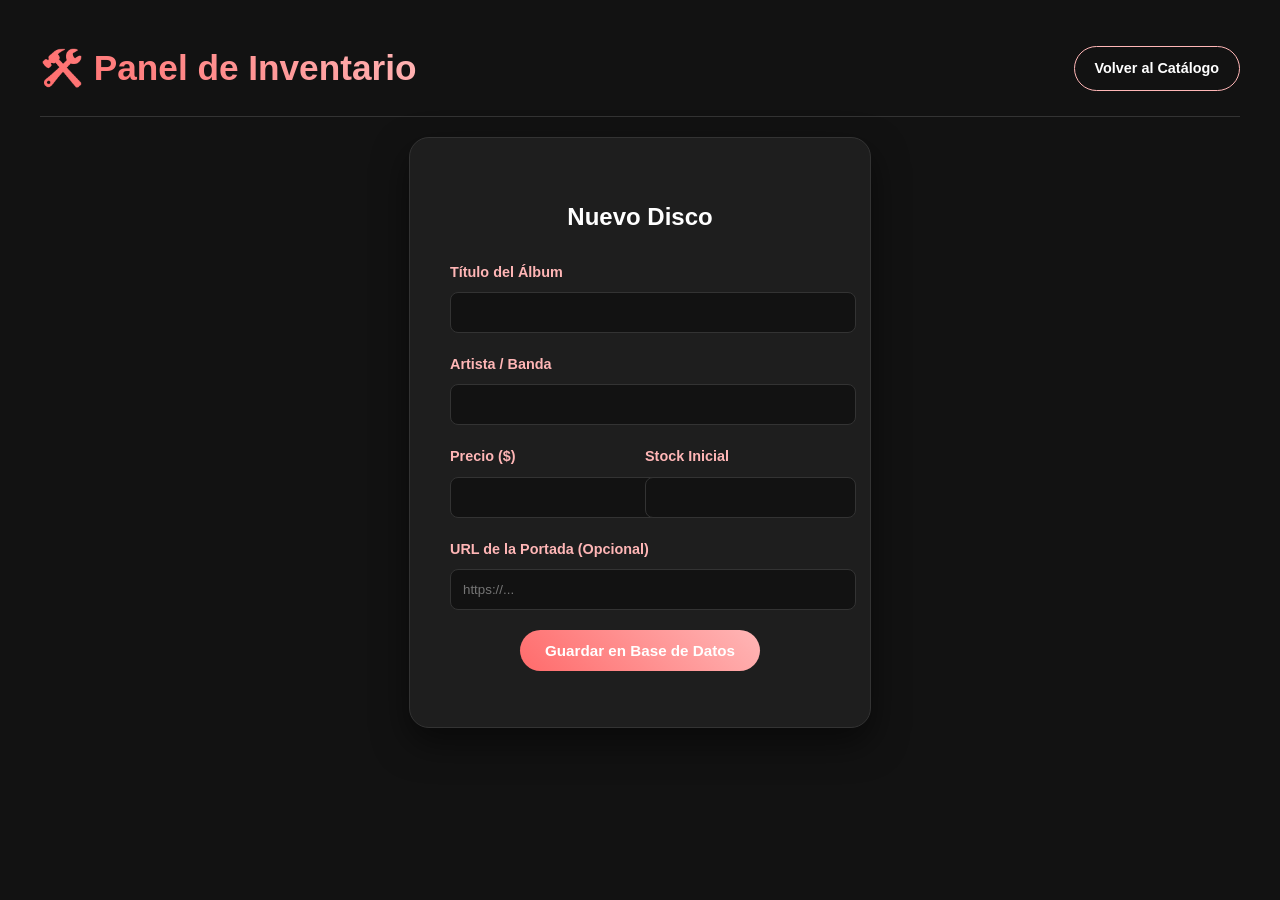
==== admin.html @ f36624db "Add files via upload" ====
<!DOCTYPE html>
<html lang="es">
<head>
    <meta charset="UTF-8">
    <title>Admin - Agregar Discos</title>
    <link rel="stylesheet" href="style.css">
</head>
<body>
    <header>
        <div class="header-content">
            <h1>🛠️ Panel de Inventario</h1>
            <a href="index.html" class="btn-secundario">Volver al Catálogo</a>
        </div>
    </header>

    <div class="login-container">
        <form id="form-disco" class="auth-form" style="width: 400px;">
            <h2>Nuevo Disco</h2>
            
            <div class="input-group">
                <label>Título del Álbum</label>
                <input type="text" id="titulo" required>
            </div>
            
            <div class="input-group">
                <label>Artista / Banda</label>
                <input type="text" id="artista" required>
            </div>

            <div style="display: flex; gap: 10px;">
                <div class="input-group">
                    <label>Precio ($)</label>
                    <input type="number" id="precio" step="0.01" required>
                </div>
                <div class="input-group">
                    <label>Stock Inicial</label>
                    <input type="number" id="stock" required>
                </div>
            </div>

            <div class="input-group">
                <label>URL de la Portada (Opcional)</label>
                <input type="url" id="imagen_url" placeholder="https://...">
            </div>

            <button type="submit">Guardar en Base de Datos</button>
            <p id="mensaje-admin" class="error"></p>
        </form>
    </div>

    <script src="admin.js"></script>
</body>
</html>
---- style.css ----
/* --- 1. CONFIGURACIÓN Y VARIABLES --- */
:root {
    --bg-color: #121212;
    --card-bg: #1e1e1e;
    --text-color: #ffffff;
    --text-muted: #b3b3b3;
    
    /* El Degradado Rojo-Rosa Pastel solicitado */
    --accent-gradient: linear-gradient(45deg, #ff6b6b, #ffb6b6);
    --accent-solid: #ff6b6b;
    --accent-soft: #ffb6b6;
}

body {
    font-family: 'Segoe UI', Roboto, Helvetica, Arial, sans-serif;
    background-color: var(--bg-color);
    color: var(--text-color);
    margin: 0;
    padding: 20px;
    line-height: 1.6;
}

/* --- 2. HEADER ESTRUCTURADO (Auth a la izquierda) --- */
.header-content {
    display: flex;
    justify-content: space-between; /* Manda el auth a la izquierda y el título a la derecha */
    align-items: center;
    max-width: 1200px;
    margin: 0 auto;
    padding: 20px 0;
    border-bottom: 1px solid #333;
}

h1 {
    font-size: 2.2rem;
    margin: 0;
    background: var(--accent-gradient);
    -webkit-background-clip: text;
    -webkit-text-fill-color: transparent;
    font-weight: 800;
}

/* --- 3. BUSCADOR --- */
.search-container {
    margin: 30px 0;
    display: flex;
    justify-content: center;
}

#input-busqueda {
    width: 100%;
    max-width: 500px;
    padding: 12px 25px;
    border-radius: 25px;
    border: 1px solid #333;
    background: #1e1e1e;
    color: white;
    font-size: 1rem;
    outline: none;
    transition: border 0.3s, box-shadow 0.3s;
}

#input-busqueda:focus {
    border-color: var(--accent-solid);
    box-shadow: 0 0 10px rgba(255, 107, 107, 0.2);
}

/* --- 4. GRID Y TARJETAS DE VINILOS --- */
/* --- 4. GRID Y TARJETAS DE VINILOS --- */
.grid-discos {
    display: grid;
    grid-template-columns: repeat(auto-fill, minmax(240px, 1fr));
    gap: 30px;
    padding: 20px 0;
    align-items: stretch; /* Obliga a que todas las tarjetas midan lo mismo de alto */
}

.disco-card {
    background-color: var(--card-bg);
    border-radius: 15px;
    padding: 20px;
    text-align: center;
    border: 1px solid #252525;
    transition: transform 0.3s ease, box-shadow 0.3s ease, border-color 0.3s ease;
    
    /* MAGIA FLEXBOX: Distribuye el espacio interno */
    display: flex;
    flex-direction: column;
    justify-content: space-between;
}

/* --- EL BRILLO AL PASAR EL MOUSE (GLOW EFFECT) --- */
.disco-card:hover {
    transform: translateY(-8px);
    /* Sombra oscura de fondo + Resplandor rojo/rosa de tu paleta */
    box-shadow: 0 10px 25px rgba(0, 0, 0, 0.8), 0 0 20px rgba(255, 107, 107, 0.4);
    border-color: var(--accent-solid); /* El borde también se ilumina */
}

.disco-card img {
    width: 100%;
    aspect-ratio: 1 / 1; 
    object-fit: cover; 
    border-radius: 10px; 
    box-shadow: 0 4px 15px rgba(0, 0, 0, 0.5);
    margin-bottom: 15px;
}

/* --- ARREGLO DE LOS TÍTULOS --- */
.disco-card h3 {
    margin: 10px 0 5px 0;
    font-size: 1.1rem;
    
    /* Le damos una altura mínima para que ocupe siempre 2 renglones, 
       así los títulos cortos no descuadran la tarjeta */
    min-height: 2.8em; 
    display: flex;
    align-items: center;
    justify-content: center;
}

.disco-card .precio {
    color: var(--accent-soft);
    font-weight: bold;
    font-size: 1.3rem;
    margin: 10px 0;
}

/* Empujamos los botones/acciones siempre hasta el fondo de la tarjeta */
.acciones, .disco-card button {
    margin-top: auto; 
}

/* --- 5. DISEÑO DE LOGIN (Lindo y centrado) --- */
.login-container {
    display: flex;
    justify-content: center;
    align-items: center;
    min-height: 70vh;
}

.auth-form {
    background-color: var(--card-bg);
    padding: 40px;
    border-radius: 20px;
    width: 100%;
    max-width: 380px;
    box-shadow: 0 15px 35px rgba(0,0,0,0.5);
    border: 1px solid #333;
    text-align: center;
}

.auth-form h2 {
    margin-bottom: 25px;
    color: white;
}

.input-group {
    margin-bottom: 20px;
    text-align: left;
}

.input-group label {
    display: block;
    margin-bottom: 8px;
    color: var(--accent-soft);
    font-size: 0.9rem;
    font-weight: 600;
}

.input-group input {
    width: 100%;
    padding: 12px;
    border-radius: 8px;
    border: 1px solid #333;
    background-color: #121212;
    color: white;
    outline: none;
    transition: border 0.3s;
}

.input-group input:focus {
    border-color: var(--accent-solid);
}

/* --- 6. BOTONES (Gradient Style) --- */
button, .btn-login {
    background: var(--accent-gradient);
    color: white;
    border: none;
    padding: 12px 25px;
    border-radius: 25px;
    font-weight: bold;
    cursor: pointer;
    transition: transform 0.2s, filter 0.2s;
    font-size: 0.95rem;
}

button:hover, .btn-login:hover {
    filter: brightness(1.1);
    transform: scale(1.03);
}

.btn-logout, .btn-delete {
    background: #ff4444 !important; /* Rojo para alertas */
}

.btn-secundario {
    color: white;
    text-decoration: none;
    border: 1.5px solid var(--accent-soft);
    padding: 10px 20px;
    border-radius: 25px;
    font-size: 0.9rem;
    font-weight: 600;
    transition: 0.3s;
}

.btn-secundario:hover {
    background: var(--accent-gradient);
    border-color: transparent;
}

/* --- 7. MODALES --- */
.modal {
    position: fixed;
    z-index: 1000;
    left: 0; top: 0; width: 100%; height: 100%;
    background-color: rgba(0,0,0,0.85);
    display: none;
    align-items: center;
    justify-content: center;
}

.modal-content {
    background-color: var(--card-bg);
    padding: 30px;
    border-radius: 15px;
    width: 450px;
    border: 1px solid #444;
}
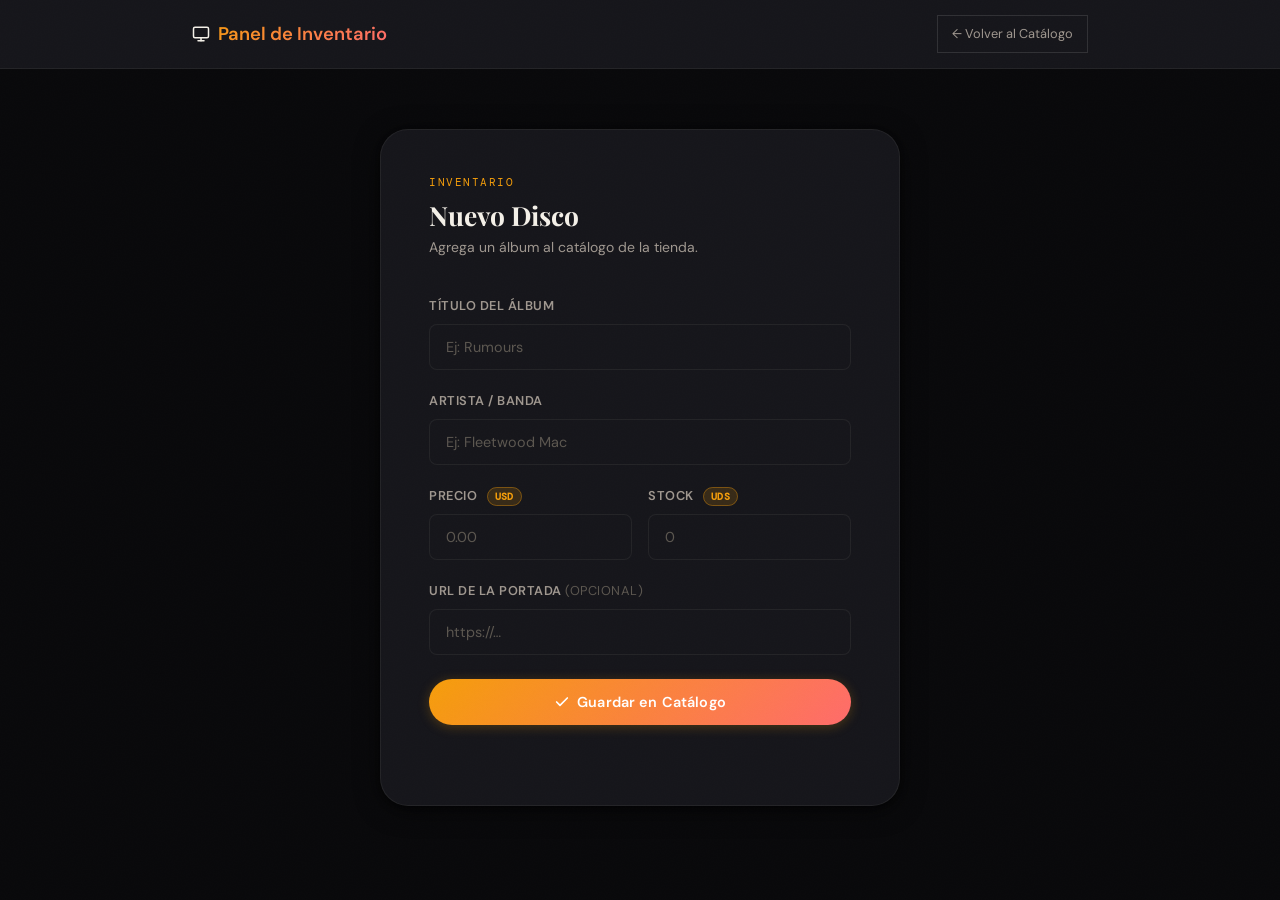
==== commit a016264f: "Add files via upload" ====
--- a/admin.html
+++ b/admin.html
@@ -1,53 +1,196 @@
-<!DOCTYPE html>
-<html lang="es">
-<head>
-    <meta charset="UTF-8">
-    <title>Admin - Agregar Discos</title>
-    <link rel="stylesheet" href="style.css">
-</head>
-<body>
-    <header>
-        <div class="header-content">
-            <h1>🛠️ Panel de Inventario</h1>
-            <a href="index.html" class="btn-secundario">Volver al Catálogo</a>
-        </div>
-    </header>
-
-    <div class="login-container">
-        <form id="form-disco" class="auth-form" style="width: 400px;">
-            <h2>Nuevo Disco</h2>
-            
-            <div class="input-group">
-                <label>Título del Álbum</label>
-                <input type="text" id="titulo" required>
-            </div>
-            
-            <div class="input-group">
-                <label>Artista / Banda</label>
-                <input type="text" id="artista" required>
-            </div>
-
-            <div style="display: flex; gap: 10px;">
-                <div class="input-group">
-                    <label>Precio ($)</label>
-                    <input type="number" id="precio" step="0.01" required>
-                </div>
-                <div class="input-group">
-                    <label>Stock Inicial</label>
-                    <input type="number" id="stock" required>
-                </div>
-            </div>
-
-            <div class="input-group">
-                <label>URL de la Portada (Opcional)</label>
-                <input type="url" id="imagen_url" placeholder="https://...">
-            </div>
-
-            <button type="submit">Guardar en Base de Datos</button>
-            <p id="mensaje-admin" class="error"></p>
-        </form>
-    </div>
-
-    <script src="admin.js"></script>
-</body>
-</html>+<!DOCTYPE html>
+<html lang="es">
+<head>
+  <meta charset="UTF-8">
+  <meta name="viewport" content="width=device-width, initial-scale=1.0">
+  <title>Panel de Inventario — VinylVibes</title>
+  <link rel="preconnect" href="https://fonts.googleapis.com">
+  <link rel="preconnect" href="https://fonts.gstatic.com" crossorigin>
+  <link href="https://fonts.googleapis.com/css2?family=Playfair+Display:ital,wght@0,400;0,700;0,900;1,400;1,700&family=DM+Sans:wght@300;400;500;600&family=DM+Mono:wght@400;500&display=swap" rel="stylesheet">
+  <link rel="stylesheet" href="style.css">
+  <style>
+    body { padding: 0; }
+
+    .admin-layout {
+      min-height: 100vh;
+      display: flex;
+      flex-direction: column;
+    }
+
+    .admin-header {
+      background: var(--bg-surface);
+      border-bottom: 1px solid var(--border-subtle);
+      padding: 0 32px;
+    }
+
+    .admin-header .header-content {
+      max-width: 960px;
+      display: flex;
+      align-items: center;
+      justify-content: space-between;
+      height: 68px;
+      gap: 16px;
+    }
+
+    .admin-header h1 {
+      font-size: 1.15rem;
+      font-family: 'DM Sans', sans-serif;
+      font-weight: 600;
+      background: var(--grad-accent);
+      -webkit-background-clip: text;
+      -webkit-text-fill-color: transparent;
+      background-clip: text;
+      display: flex;
+      align-items: center;
+      gap: 8px;
+    }
+
+    .admin-main {
+      flex: 1;
+      display: flex;
+      align-items: flex-start;
+      justify-content: center;
+      padding: 60px 24px;
+    }
+
+    .admin-card {
+      background: var(--bg-surface);
+      border: 1px solid var(--border-subtle);
+      border-radius: var(--r-xl);
+      padding: 44px 48px;
+      width: 100%;
+      max-width: 520px;
+      box-shadow: var(--shadow-card);
+    }
+
+    .admin-card__header {
+      margin-bottom: 36px;
+    }
+
+    .admin-card__eyebrow {
+      font-family: 'DM Mono', monospace;
+      font-size: 0.68rem;
+      letter-spacing: 0.14em;
+      text-transform: uppercase;
+      color: var(--amber);
+      margin-bottom: 8px;
+      display: block;
+    }
+
+    .admin-card__header h2 {
+      font-size: 1.65rem;
+      margin-bottom: 4px;
+    }
+
+    .admin-card__header p {
+      font-size: 0.875rem;
+      color: var(--text-secondary);
+    }
+
+    #form-disco {
+      display: flex;
+      flex-direction: column;
+      gap: 20px;
+    }
+
+    #form-disco .form-row {
+      display: grid;
+      grid-template-columns: 1fr 1fr;
+      gap: 16px;
+    }
+
+    #form-disco button[type="submit"] {
+      width: 100%;
+      justify-content: center;
+      padding: 14px;
+      font-size: 0.9rem;
+      margin-top: 4px;
+    }
+
+    #mensaje-admin {
+      text-align: center;
+      font-size: 0.85rem;
+      min-height: 16px;
+    }
+
+    @media (max-width: 560px) {
+      .admin-card { padding: 32px 24px; }
+      #form-disco .form-row { grid-template-columns: 1fr; }
+    }
+  </style>
+</head>
+<body>
+
+<div class="admin-layout">
+
+  <!-- Header -->
+  <header class="admin-header">
+    <div class="header-content">
+      <h1>
+        <svg width="18" height="18" viewBox="0 0 24 24" fill="none" stroke="currentColor" stroke-width="2" stroke-linecap="round" stroke-linejoin="round" aria-hidden="true"><rect x="2" y="3" width="20" height="14" rx="2"/><line x1="8" y1="21" x2="16" y2="21"/><line x1="12" y1="17" x2="12" y2="21"/></svg>
+        Panel de Inventario
+      </h1>
+      <a href="index.html" class="btn-ghost btn-sm">
+        ← Volver al Catálogo
+      </a>
+    </div>
+  </header>
+
+  <!-- Main -->
+  <main class="admin-main">
+    <div class="admin-card">
+
+      <div class="admin-card__header">
+        <span class="admin-card__eyebrow">Inventario</span>
+        <h2>Nuevo Disco</h2>
+        <p>Agrega un álbum al catálogo de la tienda.</p>
+      </div>
+
+      <form id="form-disco" novalidate>
+
+        <div class="input-group">
+          <label for="titulo">Título del Álbum</label>
+          <input type="text" id="titulo" placeholder="Ej: Rumours" required>
+        </div>
+
+        <div class="input-group">
+          <label for="artista">Artista / Banda</label>
+          <input type="text" id="artista" placeholder="Ej: Fleetwood Mac" required>
+        </div>
+
+        <div class="form-row">
+          <div class="input-group">
+            <label for="precio">
+              Precio <span class="label-tag">USD</span>
+            </label>
+            <input type="number" id="precio" step="0.01" min="0" placeholder="0.00" required>
+          </div>
+          <div class="input-group">
+            <label for="stock">
+              Stock <span class="label-tag">uds</span>
+            </label>
+            <input type="number" id="stock" min="0" placeholder="0" required>
+          </div>
+        </div>
+
+        <div class="input-group">
+          <label for="imagen_url">URL de la Portada <span style="color:var(--text-muted); font-weight:400;">(opcional)</span></label>
+          <input type="url" id="imagen_url" placeholder="https://…">
+        </div>
+
+        <button type="submit">
+          <svg width="16" height="16" viewBox="0 0 24 24" fill="none" stroke="currentColor" stroke-width="2.5" stroke-linecap="round" stroke-linejoin="round" aria-hidden="true"><polyline points="20 6 9 17 4 12"/></svg>
+          Guardar en Catálogo
+        </button>
+
+        <p id="mensaje-admin"></p>
+      </form>
+
+    </div>
+  </main>
+
+</div>
+
+<script src="admin.js"></script>
+</body>
+</html>
--- a/style.css
+++ b/style.css
@@ -1,241 +1,1046 @@
-/* --- 1. CONFIGURACIÓN Y VARIABLES --- */
-:root {
-    --bg-color: #121212;
-    --card-bg: #1e1e1e;
-    --text-color: #ffffff;
-    --text-muted: #b3b3b3;
-    
-    /* El Degradado Rojo-Rosa Pastel solicitado */
-    --accent-gradient: linear-gradient(45deg, #ff6b6b, #ffb6b6);
-    --accent-solid: #ff6b6b;
-    --accent-soft: #ffb6b6;
-}
-
-body {
-    font-family: 'Segoe UI', Roboto, Helvetica, Arial, sans-serif;
-    background-color: var(--bg-color);
-    color: var(--text-color);
-    margin: 0;
-    padding: 20px;
-    line-height: 1.6;
-}
-
-/* --- 2. HEADER ESTRUCTURADO (Auth a la izquierda) --- */
-.header-content {
-    display: flex;
-    justify-content: space-between; /* Manda el auth a la izquierda y el título a la derecha */
-    align-items: center;
-    max-width: 1200px;
-    margin: 0 auto;
-    padding: 20px 0;
-    border-bottom: 1px solid #333;
-}
-
-h1 {
-    font-size: 2.2rem;
-    margin: 0;
-    background: var(--accent-gradient);
-    -webkit-background-clip: text;
-    -webkit-text-fill-color: transparent;
-    font-weight: 800;
-}
-
-/* --- 3. BUSCADOR --- */
-.search-container {
-    margin: 30px 0;
-    display: flex;
-    justify-content: center;
-}
-
-#input-busqueda {
-    width: 100%;
-    max-width: 500px;
-    padding: 12px 25px;
-    border-radius: 25px;
-    border: 1px solid #333;
-    background: #1e1e1e;
-    color: white;
-    font-size: 1rem;
-    outline: none;
-    transition: border 0.3s, box-shadow 0.3s;
-}
-
-#input-busqueda:focus {
-    border-color: var(--accent-solid);
-    box-shadow: 0 0 10px rgba(255, 107, 107, 0.2);
-}
-
-/* --- 4. GRID Y TARJETAS DE VINILOS --- */
-/* --- 4. GRID Y TARJETAS DE VINILOS --- */
-.grid-discos {
-    display: grid;
-    grid-template-columns: repeat(auto-fill, minmax(240px, 1fr));
-    gap: 30px;
-    padding: 20px 0;
-    align-items: stretch; /* Obliga a que todas las tarjetas midan lo mismo de alto */
-}
-
-.disco-card {
-    background-color: var(--card-bg);
-    border-radius: 15px;
-    padding: 20px;
-    text-align: center;
-    border: 1px solid #252525;
-    transition: transform 0.3s ease, box-shadow 0.3s ease, border-color 0.3s ease;
-    
-    /* MAGIA FLEXBOX: Distribuye el espacio interno */
-    display: flex;
-    flex-direction: column;
-    justify-content: space-between;
-}
-
-/* --- EL BRILLO AL PASAR EL MOUSE (GLOW EFFECT) --- */
-.disco-card:hover {
-    transform: translateY(-8px);
-    /* Sombra oscura de fondo + Resplandor rojo/rosa de tu paleta */
-    box-shadow: 0 10px 25px rgba(0, 0, 0, 0.8), 0 0 20px rgba(255, 107, 107, 0.4);
-    border-color: var(--accent-solid); /* El borde también se ilumina */
-}
-
-.disco-card img {
-    width: 100%;
-    aspect-ratio: 1 / 1; 
-    object-fit: cover; 
-    border-radius: 10px; 
-    box-shadow: 0 4px 15px rgba(0, 0, 0, 0.5);
-    margin-bottom: 15px;
-}
-
-/* --- ARREGLO DE LOS TÍTULOS --- */
-.disco-card h3 {
-    margin: 10px 0 5px 0;
-    font-size: 1.1rem;
-    
-    /* Le damos una altura mínima para que ocupe siempre 2 renglones, 
-       así los títulos cortos no descuadran la tarjeta */
-    min-height: 2.8em; 
-    display: flex;
-    align-items: center;
-    justify-content: center;
-}
-
-.disco-card .precio {
-    color: var(--accent-soft);
-    font-weight: bold;
-    font-size: 1.3rem;
-    margin: 10px 0;
-}
-
-/* Empujamos los botones/acciones siempre hasta el fondo de la tarjeta */
-.acciones, .disco-card button {
-    margin-top: auto; 
-}
-
-/* --- 5. DISEÑO DE LOGIN (Lindo y centrado) --- */
-.login-container {
-    display: flex;
-    justify-content: center;
-    align-items: center;
-    min-height: 70vh;
-}
-
-.auth-form {
-    background-color: var(--card-bg);
-    padding: 40px;
-    border-radius: 20px;
-    width: 100%;
-    max-width: 380px;
-    box-shadow: 0 15px 35px rgba(0,0,0,0.5);
-    border: 1px solid #333;
-    text-align: center;
-}
-
-.auth-form h2 {
-    margin-bottom: 25px;
-    color: white;
-}
-
-.input-group {
-    margin-bottom: 20px;
-    text-align: left;
-}
-
-.input-group label {
-    display: block;
-    margin-bottom: 8px;
-    color: var(--accent-soft);
-    font-size: 0.9rem;
-    font-weight: 600;
-}
-
-.input-group input {
-    width: 100%;
-    padding: 12px;
-    border-radius: 8px;
-    border: 1px solid #333;
-    background-color: #121212;
-    color: white;
-    outline: none;
-    transition: border 0.3s;
-}
-
-.input-group input:focus {
-    border-color: var(--accent-solid);
-}
-
-/* --- 6. BOTONES (Gradient Style) --- */
-button, .btn-login {
-    background: var(--accent-gradient);
-    color: white;
-    border: none;
-    padding: 12px 25px;
-    border-radius: 25px;
-    font-weight: bold;
-    cursor: pointer;
-    transition: transform 0.2s, filter 0.2s;
-    font-size: 0.95rem;
-}
-
-button:hover, .btn-login:hover {
-    filter: brightness(1.1);
-    transform: scale(1.03);
-}
-
-.btn-logout, .btn-delete {
-    background: #ff4444 !important; /* Rojo para alertas */
-}
-
-.btn-secundario {
-    color: white;
-    text-decoration: none;
-    border: 1.5px solid var(--accent-soft);
-    padding: 10px 20px;
-    border-radius: 25px;
-    font-size: 0.9rem;
-    font-weight: 600;
-    transition: 0.3s;
-}
-
-.btn-secundario:hover {
-    background: var(--accent-gradient);
-    border-color: transparent;
-}
-
-/* --- 7. MODALES --- */
-.modal {
-    position: fixed;
-    z-index: 1000;
-    left: 0; top: 0; width: 100%; height: 100%;
-    background-color: rgba(0,0,0,0.85);
-    display: none;
-    align-items: center;
-    justify-content: center;
-}
-
-.modal-content {
-    background-color: var(--card-bg);
-    padding: 30px;
-    border-radius: 15px;
-    width: 450px;
-    border: 1px solid #444;
-}+/* ══════════════════════════════════════════════
+   VINYLVIBES — Premium CSS Design System
+   Aesthetic: Luxury Vinyl Collector · Dark Mode
+   ══════════════════════════════════════════════ */
+
+@import url('https://fonts.googleapis.com/css2?family=Playfair+Display:ital,wght@0,400;0,700;0,900;1,400;1,700&family=DM+Sans:wght@300;400;500;600&family=DM+Mono:wght@400;500&display=swap');
+
+/* ── 1. TOKENS ───────────────────────────────── */
+:root {
+  /* Backgrounds */
+  --bg-void:     #09090b;
+  --bg-base:     #0f0f12;
+  --bg-surface:  #16161b;
+  --bg-raised:   #1e1e26;
+  --bg-hover:    #25252f;
+
+  /* Text */
+  --text-primary:   #f4f0e8;
+  --text-secondary: #a09890;
+  --text-muted:     #5c5750;
+
+  /* Accent palette — warm amber + coral */
+  --amber:        #f59e0b;
+  --amber-dim:    #78490a;
+  --amber-glow:   rgba(245,158,11,0.15);
+  --coral:        #ff6b6b;
+  --coral-dim:    #7b2c2c;
+  --coral-glow:   rgba(255,107,107,0.12);
+
+  /* Gradient */
+  --grad-accent:  linear-gradient(135deg, #f59e0b 0%, #ff6b6b 100%);
+  --grad-subtle:  linear-gradient(135deg, rgba(245,158,11,0.08), rgba(255,107,107,0.06));
+
+  /* Borders */
+  --border-subtle: rgba(244,240,232,0.06);
+  --border-dim:    rgba(244,240,232,0.12);
+  --border-accent: rgba(245,158,11,0.35);
+
+  /* Radii */
+  --r-sm:  8px;
+  --r-md:  14px;
+  --r-lg:  20px;
+  --r-xl:  28px;
+
+  /* Shadows */
+  --shadow-card:  0 4px 24px rgba(0,0,0,0.6), 0 1px 4px rgba(0,0,0,0.4);
+  --shadow-glow:  0 0 40px rgba(245,158,11,0.2), 0 8px 32px rgba(0,0,0,0.7);
+  --shadow-modal: 0 24px 80px rgba(0,0,0,0.8), 0 0 0 1px var(--border-subtle);
+
+  /* Transitions */
+  --ease: cubic-bezier(0.22, 1, 0.36, 1);
+  --t-fast: 0.18s;
+  --t-med:  0.32s;
+}
+
+/* ── 2. RESET & BASE ─────────────────────────── */
+*, *::before, *::after { box-sizing: border-box; margin: 0; padding: 0; }
+
+html { scroll-behavior: smooth; }
+
+body {
+  font-family: 'DM Sans', sans-serif;
+  background-color: var(--bg-void);
+  color: var(--text-primary);
+  line-height: 1.65;
+  -webkit-font-smoothing: antialiased;
+  min-height: 100vh;
+  /* Grain texture overlay */
+  position: relative;
+}
+
+body::before {
+  content: '';
+  position: fixed;
+  inset: 0;
+  background-image: url("data:image/svg+xml,%3Csvg xmlns='http://www.w3.org/2000/svg' width='300' height='300'%3E%3Cfilter id='n'%3E%3CfeTurbulence type='fractalNoise' baseFrequency='0.75' numOctaves='4' stitchTiles='stitch'/%3E%3C/filter%3E%3Crect width='300' height='300' filter='url(%23n)' opacity='0.03'/%3E%3C/svg%3E");
+  pointer-events: none;
+  z-index: 0;
+  opacity: 0.4;
+}
+
+/* ── 3. TYPOGRAPHY ───────────────────────────── */
+h1, h2, h3, h4 {
+  font-family: 'Playfair Display', Georgia, serif;
+  line-height: 1.2;
+  color: var(--text-primary);
+}
+
+/* ── 4. HEADER ───────────────────────────────── */
+.site-header {
+  position: sticky;
+  top: 0;
+  z-index: 100;
+  background: rgba(9,9,11,0.8);
+  backdrop-filter: blur(20px) saturate(1.4);
+  -webkit-backdrop-filter: blur(20px) saturate(1.4);
+  border-bottom: 1px solid var(--border-subtle);
+}
+
+.header-content {
+  display: grid;
+  grid-template-columns: auto 1fr auto;
+  align-items: center;
+  gap: 24px;
+  max-width: 1320px;
+  margin: 0 auto;
+  padding: 0 32px;
+  height: 70px;
+}
+
+/* Logo */
+.logo-link { text-decoration: none; }
+
+.logo {
+  display: flex;
+  align-items: center;
+  gap: 10px;
+}
+
+.logo-icon {
+  width: 36px;
+  height: 36px;
+  flex-shrink: 0;
+}
+
+.logo h1 {
+  font-family: 'Playfair Display', serif;
+  font-size: 1.4rem;
+  font-weight: 900;
+  background: var(--grad-accent);
+  -webkit-background-clip: text;
+  -webkit-text-fill-color: transparent;
+  background-clip: text;
+  letter-spacing: -0.02em;
+}
+
+/* Nav */
+.header-nav {
+  display: flex;
+  justify-content: center;
+  align-items: center;
+  gap: 4px;
+}
+
+.nav-link {
+  font-size: 0.85rem;
+  font-weight: 500;
+  color: var(--text-secondary);
+  text-decoration: none;
+  padding: 7px 14px;
+  border-radius: 50px;
+  transition: color var(--t-fast) var(--ease), background var(--t-fast) var(--ease);
+  letter-spacing: 0.01em;
+}
+
+.nav-link:hover { color: var(--text-primary); background: var(--bg-raised); }
+.nav-link--active { color: var(--amber) !important; }
+
+/* Auth section */
+.auth-section { display: flex; align-items: center; gap: 12px; }
+
+#user-info {
+  display: flex;
+  align-items: center;
+  gap: 10px;
+  font-size: 0.875rem;
+  color: var(--text-secondary);
+}
+
+#user-info strong { color: var(--text-primary); }
+
+/* ── 5. BUTTONS ──────────────────────────────── */
+button, .btn-login {
+  display: inline-flex;
+  align-items: center;
+  gap: 7px;
+  font-family: 'DM Sans', sans-serif;
+  font-weight: 600;
+  font-size: 0.875rem;
+  cursor: pointer;
+  border: none;
+  border-radius: 50px;
+  padding: 10px 22px;
+  transition: all var(--t-fast) var(--ease);
+  white-space: nowrap;
+  text-decoration: none;
+  letter-spacing: 0.01em;
+}
+
+.btn-primary, button[type="submit"], .btn-login {
+  background: var(--grad-accent);
+  color: #fff;
+  box-shadow: 0 2px 12px rgba(245,158,11,0.25);
+}
+
+.btn-primary:hover, button[type="submit"]:hover, .btn-login:hover {
+  filter: brightness(1.12);
+  transform: translateY(-1px);
+  box-shadow: 0 6px 20px rgba(245,158,11,0.35);
+}
+
+.btn-primary:active, button[type="submit"]:active { transform: translateY(0); }
+
+.btn-ghost, .btn-secundario {
+  background: transparent;
+  color: var(--text-secondary);
+  border: 1px solid var(--border-dim);
+  text-decoration: none;
+}
+
+.btn-ghost:hover, .btn-secundario:hover {
+  color: var(--text-primary);
+  border-color: var(--border-accent);
+  background: var(--amber-glow);
+}
+
+.btn-danger, .btn-logout, .btn-delete {
+  background: rgba(255,68,68,0.12) !important;
+  color: #ff6b6b !important;
+  border: 1px solid rgba(255,107,107,0.25) !important;
+}
+
+.btn-danger:hover, .btn-logout:hover, .btn-delete:hover {
+  background: rgba(255,68,68,0.22) !important;
+  transform: translateY(-1px);
+}
+
+.btn-sm { padding: 7px 14px; font-size: 0.8rem; }
+
+/* ── 6. HERO STRIP ───────────────────────────── */
+.hero-strip {
+  position: relative;
+  display: flex;
+  align-items: center;
+  justify-content: space-between;
+  max-width: 1320px;
+  margin: 0 auto;
+  padding: 64px 32px 48px;
+  overflow: hidden;
+}
+
+.hero-strip::after {
+  content: '';
+  position: absolute;
+  right: -60px;
+  top: -80px;
+  width: 480px;
+  height: 480px;
+  border-radius: 50%;
+  background: radial-gradient(circle, rgba(245,158,11,0.07) 0%, transparent 65%);
+  pointer-events: none;
+}
+
+.hero-strip__inner { max-width: 560px; position: relative; z-index: 1; }
+
+.hero-eyebrow {
+  display: inline-block;
+  font-family: 'DM Mono', monospace;
+  font-size: 0.7rem;
+  letter-spacing: 0.18em;
+  text-transform: uppercase;
+  color: var(--amber);
+  margin-bottom: 16px;
+  padding: 5px 12px;
+  border: 1px solid var(--border-accent);
+  border-radius: 50px;
+  background: var(--amber-glow);
+}
+
+.hero-title {
+  font-size: clamp(2.2rem, 4vw, 3.4rem);
+  font-weight: 900;
+  line-height: 1.1;
+  margin-bottom: 16px;
+  color: var(--text-primary);
+}
+
+.hero-title em {
+  font-style: italic;
+  background: var(--grad-accent);
+  -webkit-background-clip: text;
+  -webkit-text-fill-color: transparent;
+  background-clip: text;
+}
+
+.hero-sub {
+  font-size: 1rem;
+  color: var(--text-secondary);
+  max-width: 420px;
+  line-height: 1.7;
+}
+
+.hero-visual { position: relative; z-index: 1; }
+
+/* Spinning vinyl in hero */
+.vinyl-spin {
+  width: clamp(160px, 18vw, 240px);
+  height: clamp(160px, 18vw, 240px);
+  animation: vinyl-rotate 12s linear infinite;
+  filter: drop-shadow(0 12px 40px rgba(245,158,11,0.18));
+}
+
+@keyframes vinyl-rotate {
+  from { transform: rotate(0deg); }
+  to   { transform: rotate(360deg); }
+}
+
+/* ── 7. TOOLBAR ──────────────────────────────── */
+.toolbar {
+  display: flex;
+  align-items: center;
+  justify-content: space-between;
+  gap: 20px;
+  max-width: 1320px;
+  margin: 0 auto 40px;
+  padding: 0 32px;
+  flex-wrap: wrap;
+}
+
+.search-container {
+  position: relative;
+  flex: 1;
+  max-width: 520px;
+}
+
+.search-icon {
+  position: absolute;
+  left: 18px;
+  top: 50%;
+  transform: translateY(-50%);
+  color: var(--text-muted);
+  pointer-events: none;
+  transition: color var(--t-fast);
+}
+
+#input-busqueda {
+  width: 100%;
+  padding: 13px 20px 13px 48px;
+  border-radius: 50px;
+  border: 1px solid var(--border-subtle);
+  background: var(--bg-surface);
+  color: var(--text-primary);
+  font-family: 'DM Sans', sans-serif;
+  font-size: 0.9rem;
+  outline: none;
+  transition: border-color var(--t-fast), box-shadow var(--t-fast), background var(--t-fast);
+}
+
+#input-busqueda:focus {
+  border-color: var(--border-accent);
+  background: var(--bg-raised);
+  box-shadow: 0 0 0 3px var(--amber-glow);
+}
+
+#input-busqueda:focus + .search-icon,
+.search-container:focus-within .search-icon { color: var(--amber); }
+
+#input-busqueda::placeholder { color: var(--text-muted); }
+
+.toolbar-meta {
+  display: flex;
+  align-items: center;
+  gap: 8px;
+  white-space: nowrap;
+}
+
+.catalog-label {
+  font-size: 0.8rem;
+  color: var(--text-muted);
+  letter-spacing: 0.06em;
+  text-transform: uppercase;
+  font-family: 'DM Mono', monospace;
+}
+
+.catalog-count {
+  font-size: 0.8rem;
+  font-family: 'DM Mono', monospace;
+  color: var(--amber);
+  font-weight: 500;
+}
+
+/* ── 8. MAIN CONTAINER ───────────────────────── */
+.main-container { max-width: 1320px; margin: 0 auto; padding: 0 32px; }
+
+/* ── 9. DISCO CARDS ──────────────────────────── */
+.grid-discos {
+  display: grid;
+  grid-template-columns: repeat(auto-fill, minmax(220px, 1fr));
+  gap: 24px;
+  padding: 0 0 80px;
+  align-items: stretch;
+}
+
+.disco-card {
+  background: var(--bg-surface);
+  border-radius: var(--r-lg);
+  border: 1px solid var(--border-subtle);
+  overflow: hidden;
+  display: flex;
+  flex-direction: column;
+  transition: transform var(--t-med) var(--ease),
+              box-shadow var(--t-med) var(--ease),
+              border-color var(--t-med) var(--ease);
+  cursor: default;
+  position: relative;
+}
+
+.disco-card::before {
+  content: '';
+  position: absolute;
+  inset: 0;
+  border-radius: var(--r-lg);
+  background: var(--grad-subtle);
+  opacity: 0;
+  transition: opacity var(--t-med) var(--ease);
+  pointer-events: none;
+  z-index: 0;
+}
+
+.disco-card:hover {
+  transform: translateY(-6px) scale(1.01);
+  box-shadow: var(--shadow-glow);
+  border-color: var(--border-accent);
+}
+
+.disco-card:hover::before { opacity: 1; }
+
+/* Cover image wrapper */
+.disco-card__cover {
+  position: relative;
+  width: 100%;
+  padding-top: 100%;
+  overflow: hidden;
+  background: var(--bg-raised);
+}
+
+.disco-card img {
+  position: absolute;
+  inset: 0;
+  width: 100%;
+  height: 100%;
+  object-fit: cover;
+  transition: transform var(--t-med) var(--ease);
+}
+
+.disco-card:hover img { transform: scale(1.04); }
+
+/* Vinyl groove overlay on cover */
+.disco-card__cover::after {
+  content: '';
+  position: absolute;
+  inset: 0;
+  background: radial-gradient(circle at center,
+    transparent 18%,
+    rgba(0,0,0,0.04) 19%,
+    transparent 20%,
+    rgba(0,0,0,0.03) 28%,
+    transparent 29%,
+    rgba(0,0,0,0.04) 40%,
+    transparent 41%,
+    rgba(0,0,0,0.03) 55%,
+    transparent 56%
+  );
+  pointer-events: none;
+  opacity: 0;
+  transition: opacity var(--t-med);
+}
+
+.disco-card:hover .disco-card__cover::after { opacity: 1; }
+
+/* Stock badge */
+.disco-card__badge {
+  position: absolute;
+  top: 10px;
+  right: 10px;
+  font-family: 'DM Mono', monospace;
+  font-size: 0.68rem;
+  font-weight: 500;
+  padding: 4px 9px;
+  border-radius: 50px;
+  letter-spacing: 0.04em;
+  backdrop-filter: blur(8px);
+  -webkit-backdrop-filter: blur(8px);
+  z-index: 2;
+}
+
+.badge--in-stock {
+  background: rgba(16, 185, 129, 0.18);
+  color: #6ee7b7;
+  border: 1px solid rgba(110, 231, 183, 0.2);
+}
+
+.badge--low-stock {
+  background: rgba(245, 158, 11, 0.18);
+  color: #fcd34d;
+  border: 1px solid rgba(252, 211, 77, 0.2);
+}
+
+.badge--out-stock {
+  background: rgba(239, 68, 68, 0.16);
+  color: #fca5a5;
+  border: 1px solid rgba(252, 165, 165, 0.2);
+}
+
+/* Card body */
+.disco-card__body {
+  padding: 16px 18px 18px;
+  display: flex;
+  flex-direction: column;
+  flex: 1;
+  gap: 4px;
+  position: relative;
+  z-index: 1;
+}
+
+.disco-card h3 {
+  font-family: 'Playfair Display', serif;
+  font-size: 0.95rem;
+  font-weight: 700;
+  color: var(--text-primary);
+  line-height: 1.3;
+  margin-bottom: 2px;
+  /* Two-line clamp */
+  display: -webkit-box;
+  -webkit-line-clamp: 2;
+  -webkit-box-orient: vertical;
+  overflow: hidden;
+  min-height: 2.4em;
+}
+
+.disco-card .artista {
+  font-size: 0.8rem;
+  color: var(--text-secondary);
+  font-weight: 400;
+  letter-spacing: 0.02em;
+  margin-bottom: 10px;
+}
+
+.disco-card .precio {
+  font-family: 'DM Mono', monospace;
+  font-size: 1.15rem;
+  font-weight: 500;
+  color: var(--amber);
+  letter-spacing: -0.02em;
+}
+
+/* Card actions */
+.acciones {
+  display: flex;
+  gap: 8px;
+  margin-top: 14px;
+}
+
+.acciones button {
+  flex: 1;
+  padding: 9px 12px;
+  font-size: 0.78rem;
+  border-radius: var(--r-md);
+  justify-content: center;
+}
+
+/* ── 10. SKELETON LOADER ─────────────────────── */
+.disco-card--skeleton {
+  pointer-events: none;
+  animation: shimmer 1.6s ease-in-out infinite;
+}
+
+.disco-card--skeleton::after {
+  content: '';
+  display: block;
+  width: 100%;
+  padding-top: 100%;
+  background: var(--bg-raised);
+  border-radius: 0;
+}
+
+@keyframes shimmer {
+  0%, 100% { opacity: 0.4; }
+  50%       { opacity: 0.8; }
+}
+
+/* ── 11. LOGIN / AUTH PAGE ───────────────────── */
+.login-page {
+  min-height: 100vh;
+  display: flex;
+  align-items: stretch;
+}
+
+/* Left panel — decorative */
+.login-panel--left {
+  flex: 1;
+  display: none;
+  background: var(--bg-surface);
+  border-right: 1px solid var(--border-subtle);
+  align-items: center;
+  justify-content: center;
+  padding: 60px;
+  position: relative;
+  overflow: hidden;
+}
+
+@media (min-width: 900px) { .login-panel--left { display: flex; } }
+
+.login-panel--left::before {
+  content: '';
+  position: absolute;
+  width: 600px;
+  height: 600px;
+  border-radius: 50%;
+  background: radial-gradient(circle, var(--amber-glow) 0%, transparent 60%);
+  pointer-events: none;
+}
+
+.login-deco-vinyl {
+  width: 280px;
+  height: 280px;
+  animation: vinyl-rotate 20s linear infinite;
+  opacity: 0.7;
+  filter: drop-shadow(0 20px 60px rgba(245,158,11,0.2));
+  position: relative;
+  z-index: 1;
+}
+
+.login-deco-text {
+  position: absolute;
+  bottom: 48px;
+  left: 48px;
+  right: 48px;
+}
+
+.login-deco-text h2 {
+  font-size: 1.8rem;
+  margin-bottom: 8px;
+}
+
+.login-deco-text p {
+  font-size: 0.9rem;
+  color: var(--text-secondary);
+}
+
+/* Right panel — form */
+.login-panel--right {
+  width: 100%;
+  max-width: 480px;
+  display: flex;
+  flex-direction: column;
+  justify-content: center;
+  padding: 60px 48px;
+}
+
+@media (max-width: 900px) {
+  .login-panel--right { max-width: 100%; padding: 40px 24px; }
+}
+
+.login-logo {
+  display: flex;
+  align-items: center;
+  gap: 10px;
+  margin-bottom: 48px;
+  text-decoration: none;
+}
+
+.login-logo svg { width: 32px; height: 32px; }
+
+.login-logo span {
+  font-family: 'Playfair Display', serif;
+  font-size: 1.3rem;
+  font-weight: 900;
+  background: var(--grad-accent);
+  -webkit-background-clip: text;
+  -webkit-text-fill-color: transparent;
+  background-clip: text;
+}
+
+/* Tabs for login/register */
+.auth-tabs {
+  display: flex;
+  gap: 0;
+  background: var(--bg-surface);
+  border-radius: var(--r-md);
+  padding: 4px;
+  margin-bottom: 36px;
+  border: 1px solid var(--border-subtle);
+}
+
+.auth-tab {
+  flex: 1;
+  padding: 10px;
+  text-align: center;
+  font-size: 0.875rem;
+  font-weight: 600;
+  color: var(--text-muted);
+  cursor: pointer;
+  border-radius: calc(var(--r-md) - 2px);
+  transition: all var(--t-fast) var(--ease);
+  border: none;
+  background: transparent;
+  font-family: 'DM Sans', sans-serif;
+  letter-spacing: 0.01em;
+}
+
+.auth-tab.active {
+  background: var(--bg-raised);
+  color: var(--text-primary);
+  box-shadow: 0 2px 8px rgba(0,0,0,0.3);
+}
+
+/* Auth form */
+.auth-panel { display: none; flex-direction: column; gap: 20px; }
+.auth-panel.active { display: flex; }
+
+.auth-panel h2 {
+  font-size: 1.8rem;
+  margin-bottom: 4px;
+}
+
+.auth-panel .subtitle {
+  font-size: 0.9rem;
+  color: var(--text-secondary);
+  margin-bottom: 8px;
+}
+
+/* ── 12. FORM ELEMENTS ───────────────────────── */
+.input-group { display: flex; flex-direction: column; gap: 8px; }
+
+.input-group label {
+  font-size: 0.8rem;
+  font-weight: 600;
+  color: var(--text-secondary);
+  letter-spacing: 0.04em;
+  text-transform: uppercase;
+}
+
+.input-group input,
+.input-group select,
+.input-group textarea {
+  padding: 13px 16px;
+  border-radius: var(--r-sm);
+  border: 1px solid var(--border-subtle);
+  background: var(--bg-surface);
+  color: var(--text-primary);
+  font-family: 'DM Sans', sans-serif;
+  font-size: 0.9rem;
+  outline: none;
+  transition: border-color var(--t-fast), box-shadow var(--t-fast), background var(--t-fast);
+  width: 100%;
+}
+
+.input-group input:focus,
+.input-group select:focus {
+  border-color: var(--border-accent);
+  background: var(--bg-raised);
+  box-shadow: 0 0 0 3px var(--amber-glow);
+}
+
+.input-group input::placeholder { color: var(--text-muted); }
+
+.form-row { display: grid; grid-template-columns: 1fr 1fr; gap: 16px; }
+
+/* Feedback messages */
+.msg-success {
+  font-size: 0.85rem;
+  color: #6ee7b7;
+  background: rgba(16,185,129,0.08);
+  border: 1px solid rgba(110,231,183,0.18);
+  border-radius: var(--r-sm);
+  padding: 10px 14px;
+  text-align: center;
+}
+
+.msg-error, .error {
+  font-size: 0.85rem;
+  color: #fca5a5;
+  background: rgba(239,68,68,0.08);
+  border: 1px solid rgba(252,165,165,0.18);
+  border-radius: var(--r-sm);
+  padding: 10px 14px;
+  text-align: center;
+}
+
+/* Keep these IDs from existing JS */
+#mensaje-registro,
+#mensaje-error-login,
+#mensaje-admin {
+  font-size: 0.85rem;
+  text-align: center;
+  min-height: 20px;
+  border-radius: var(--r-sm);
+  padding: 8px 12px;
+  transition: all var(--t-fast);
+}
+
+/* ── 13. LEGACY SELECTORS (existing JS compat) ── */
+.login-container {
+  display: flex;
+  justify-content: center;
+  align-items: center;
+  min-height: 80vh;
+}
+
+.auth-form {
+  background: var(--bg-surface);
+  padding: 44px 40px;
+  border-radius: var(--r-xl);
+  width: 100%;
+  max-width: 400px;
+  border: 1px solid var(--border-subtle);
+  box-shadow: var(--shadow-card);
+}
+
+.auth-form h2 {
+  text-align: center;
+  font-size: 1.7rem;
+  margin-bottom: 32px;
+  background: var(--grad-accent);
+  -webkit-background-clip: text;
+  -webkit-text-fill-color: transparent;
+  background-clip: text;
+}
+
+/* ── 14. MODAL ───────────────────────────────── */
+.modal {
+  position: fixed;
+  inset: 0;
+  z-index: 500;
+  background: rgba(9,9,11,0.85);
+  backdrop-filter: blur(6px);
+  -webkit-backdrop-filter: blur(6px);
+  display: none;
+  align-items: center;
+  justify-content: center;
+  padding: 24px;
+  animation: modal-in var(--t-med) var(--ease);
+}
+
+@keyframes modal-in {
+  from { opacity: 0; }
+  to   { opacity: 1; }
+}
+
+.modal-backdrop {
+  position: absolute;
+  inset: 0;
+  cursor: pointer;
+}
+
+.modal-content {
+  position: relative;
+  background: var(--bg-surface);
+  border: 1px solid var(--border-dim);
+  border-radius: var(--r-xl);
+  width: 100%;
+  max-width: 560px;
+  box-shadow: var(--shadow-modal);
+  animation: modal-slide var(--t-med) var(--ease);
+  overflow: hidden;
+}
+
+@keyframes modal-slide {
+  from { transform: translateY(16px) scale(0.98); opacity: 0; }
+  to   { transform: none; opacity: 1; }
+}
+
+.modal-header {
+  display: flex;
+  align-items: flex-start;
+  gap: 16px;
+  padding: 28px 28px 0;
+}
+
+.modal-header-icon {
+  width: 40px;
+  height: 40px;
+  border-radius: var(--r-sm);
+  background: var(--amber-glow);
+  border: 1px solid var(--border-accent);
+  display: flex;
+  align-items: center;
+  justify-content: center;
+  color: var(--amber);
+  flex-shrink: 0;
+}
+
+.modal-header > div:nth-child(2) { flex: 1; }
+
+.modal-header h3 {
+  font-size: 1.15rem;
+  font-weight: 700;
+  margin-bottom: 2px;
+}
+
+.modal-subtitle {
+  font-size: 0.82rem;
+  color: var(--text-secondary);
+}
+
+.modal-close {
+  background: none;
+  border: none;
+  color: var(--text-muted);
+  padding: 6px;
+  border-radius: var(--r-sm);
+  cursor: pointer;
+  display: flex;
+  align-items: center;
+  justify-content: center;
+  transition: color var(--t-fast), background var(--t-fast);
+  margin-left: auto;
+  flex-shrink: 0;
+}
+
+.modal-close:hover { color: var(--text-primary); background: var(--bg-raised); }
+
+.modal-form {
+  padding: 24px 28px 28px;
+  display: flex;
+  flex-direction: column;
+  gap: 18px;
+}
+
+.form-grid { display: grid; gap: 16px; }
+.form-grid--two { grid-template-columns: 1fr 1fr; }
+
+.label-tag {
+  font-family: 'DM Mono', monospace;
+  font-size: 0.65rem;
+  padding: 2px 7px;
+  border-radius: 50px;
+  background: var(--amber-glow);
+  color: var(--amber);
+  border: 1px solid var(--border-accent);
+  margin-left: 6px;
+  letter-spacing: 0.04em;
+  vertical-align: middle;
+}
+
+.modal-botones {
+  display: flex;
+  justify-content: flex-end;
+  gap: 10px;
+  margin-top: 6px;
+  padding-top: 18px;
+  border-top: 1px solid var(--border-subtle);
+}
+
+.btn-cancel {
+  background: transparent !important;
+  color: var(--text-secondary) !important;
+  border: 1px solid var(--border-dim) !important;
+}
+
+.btn-cancel:hover { background: var(--bg-raised) !important; color: var(--text-primary) !important; }
+
+.btn-save {
+  background: var(--grad-accent) !important;
+  color: #fff !important;
+  box-shadow: 0 2px 12px rgba(245,158,11,0.25) !important;
+}
+
+.btn-save:hover {
+  filter: brightness(1.1);
+  transform: translateY(-1px);
+}
+
+/* ── 15. FOOTER ──────────────────────────────── */
+.site-footer {
+  border-top: 1px solid var(--border-subtle);
+  margin-top: 40px;
+}
+
+.footer-inner {
+  max-width: 1320px;
+  margin: 0 auto;
+  padding: 28px 32px;
+  display: flex;
+  align-items: center;
+  justify-content: space-between;
+  flex-wrap: wrap;
+  gap: 12px;
+}
+
+.footer-logo {
+  font-family: 'Playfair Display', serif;
+  font-weight: 900;
+  font-size: 1.1rem;
+  background: var(--grad-accent);
+  -webkit-background-clip: text;
+  -webkit-text-fill-color: transparent;
+  background-clip: text;
+}
+
+.footer-copy {
+  font-size: 0.78rem;
+  color: var(--text-muted);
+}
+
+/* ── 16. ADMIN PANEL ─────────────────────────── */
+header .header-content {
+  max-width: 1320px;
+  margin: 0 auto;
+  padding: 0 32px;
+}
+
+/* ── 17. RESPONSIVE ──────────────────────────── */
+@media (max-width: 768px) {
+  .header-content {
+    grid-template-columns: auto 1fr;
+    gap: 16px;
+    padding: 0 20px;
+    height: 60px;
+  }
+
+  .header-nav { display: none; }
+  .hero-strip { padding: 40px 20px; flex-direction: column-reverse; gap: 32px; }
+  .hero-visual { opacity: 0.3; position: absolute; right: -20px; top: 20px; }
+  .vinyl-spin { width: 160px; height: 160px; }
+  .toolbar { padding: 0 20px; flex-direction: column; align-items: stretch; }
+  .search-container { max-width: 100%; }
+  .main-container { padding: 0 20px; }
+  .grid-discos { grid-template-columns: repeat(auto-fill, minmax(160px, 1fr)); gap: 16px; }
+  .form-grid--two { grid-template-columns: 1fr; }
+  .modal-content { max-width: 100%; border-radius: var(--r-lg); }
+  .footer-inner { flex-direction: column; text-align: center; padding: 20px; }
+}
+
+@media (max-width: 480px) {
+  .grid-discos { grid-template-columns: 1fr 1fr; gap: 12px; }
+  .auth-form { padding: 32px 24px; }
+}
+
+/* ── 18. UTILITY ─────────────────────────────── */
+.sr-only {
+  position: absolute;
+  width: 1px; height: 1px;
+  padding: 0; margin: -1px;
+  overflow: hidden;
+  clip: rect(0,0,0,0);
+  white-space: nowrap;
+  border: 0;
+}
+
+.text-accent { color: var(--amber); }
+.text-muted  { color: var(--text-secondary); }
+
+/* Modal display toggle */
+.modal[style*="flex"] { display: flex !important; }
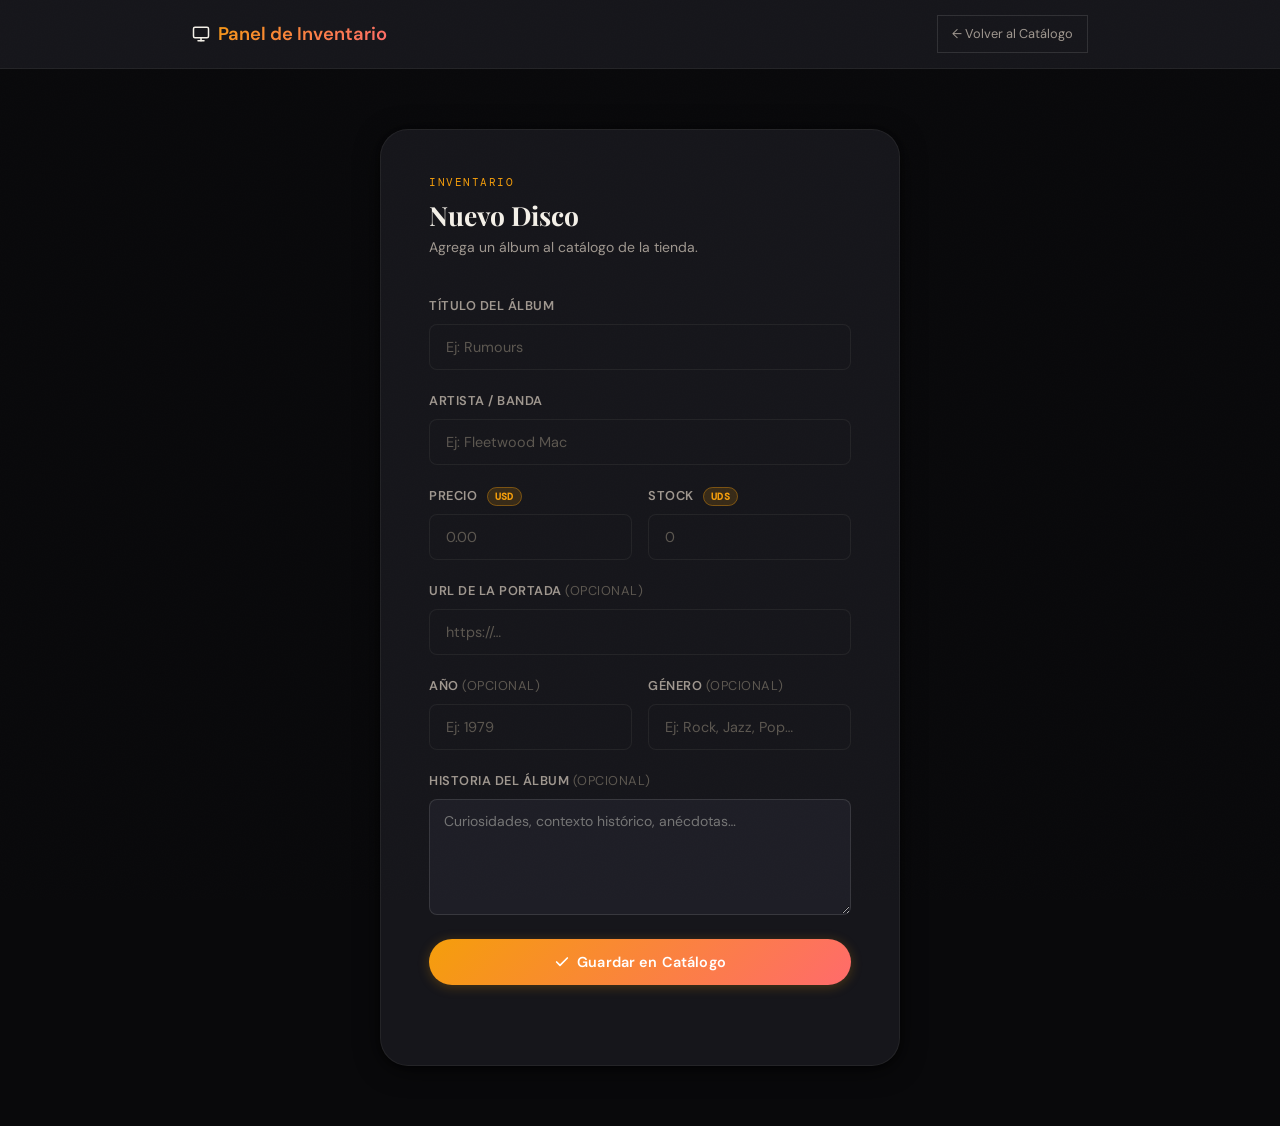
==== commit 6953f19c: "Add files via upload" ====
--- a/admin.html
+++ b/admin.html
@@ -178,6 +178,22 @@
           <input type="url" id="imagen_url" placeholder="https://…">
         </div>
 
+        <div class="form-row">
+          <div class="input-group">
+            <label for="anio">Año <span style="color:var(--text-muted); font-weight:400;">(opcional)</span></label>
+            <input type="number" id="anio" min="1900" max="2099" placeholder="Ej: 1979">
+          </div>
+          <div class="input-group">
+            <label for="genero">Género <span style="color:var(--text-muted); font-weight:400;">(opcional)</span></label>
+            <input type="text" id="genero" placeholder="Ej: Rock, Jazz, Pop…">
+          </div>
+        </div>
+
+        <div class="input-group">
+          <label for="historia_cuerpo">Historia del álbum <span style="color:var(--text-muted); font-weight:400;">(opcional)</span></label>
+          <textarea id="historia_cuerpo" rows="5" placeholder="Curiosidades, contexto histórico, anécdotas…" style="resize:vertical; min-height:90px; background:var(--bg-raised); border:1px solid var(--border-dim); border-radius:var(--r-sm); color:var(--text-primary); padding:12px 14px; font-family:inherit; font-size:0.875rem; width:100%; outline:none;"></textarea>
+        </div>
+
         <button type="submit">
           <svg width="16" height="16" viewBox="0 0 24 24" fill="none" stroke="currentColor" stroke-width="2.5" stroke-linecap="round" stroke-linejoin="round" aria-hidden="true"><polyline points="20 6 9 17 4 12"/></svg>
           Guardar en Catálogo
--- a/style.css
+++ b/style.css
@@ -236,7 +236,6 @@
   max-width: 1320px;
   margin: 0 auto;
   padding: 64px 32px 48px;
-  overflow: hidden;
 }
 
 .hero-strip::after {
@@ -296,8 +295,18 @@
 .vinyl-spin {
   width: clamp(160px, 18vw, 240px);
   height: clamp(160px, 18vw, 240px);
-  animation: vinyl-rotate 12s linear infinite;
-  filter: drop-shadow(0 12px 40px rgba(245,158,11,0.18));
+  animation: vinyl-rotate 8s linear infinite;
+  filter: drop-shadow(0 12px 40px rgba(245,158,11,0.22));
+  cursor: pointer;
+  transform-origin: center center;
+  will-change: transform;
+}
+
+/* Frena suavemente al hacer hover — efecto "poner el dedo" */
+.vinyl-spin:hover {
+  animation-play-state: paused;
+  filter: drop-shadow(0 16px 52px rgba(245,158,11,0.38));
+  transition: filter 0.4s ease;
 }
 
 @keyframes vinyl-rotate {
@@ -385,8 +394,8 @@
 /* ── 9. DISCO CARDS ──────────────────────────── */
 .grid-discos {
   display: grid;
-  grid-template-columns: repeat(auto-fill, minmax(220px, 1fr));
-  gap: 24px;
+  grid-template-columns: repeat(auto-fill, minmax(270px, 1fr));
+  gap: 28px;
   padding: 0 0 80px;
   align-items: stretch;
 }
@@ -401,7 +410,7 @@
   transition: transform var(--t-med) var(--ease),
               box-shadow var(--t-med) var(--ease),
               border-color var(--t-med) var(--ease);
-  cursor: default;
+  cursor: pointer;
   position: relative;
 }
 
@@ -963,6 +972,216 @@
 }
 
 /* ── 15. FOOTER ──────────────────────────────── */
+/* ══════════════════════════════════════════════════════════
+   SECCIÓN NOVEDADES & STORYTELLING
+   ══════════════════════════════════════════════════════════ */
+#section-novedades {
+  max-width: 1320px;
+  margin: 0 auto 0;
+  padding: 72px 32px 80px;
+}
+
+.novedades-header {
+  display: flex;
+  align-items: flex-end;
+  justify-content: space-between;
+  margin-bottom: 52px;
+  gap: 24px;
+}
+
+.novedades-eyebrow {
+  font-family: 'DM Mono', monospace;
+  font-size: 0.65rem;
+  letter-spacing: 0.18em;
+  text-transform: uppercase;
+  color: var(--amber);
+  display: block;
+  margin-bottom: 10px;
+}
+
+.novedades-titulo {
+  font-family: 'Playfair Display', serif;
+  font-size: clamp(2rem, 4vw, 3.2rem);
+  font-weight: 900;
+  line-height: 1.1;
+  color: var(--text-primary);
+  margin-bottom: 10px;
+}
+
+.novedades-titulo em {
+  font-style: italic;
+  color: var(--amber);
+}
+
+.novedades-sub {
+  font-size: 0.95rem;
+  color: var(--text-muted);
+}
+
+.novedades-header__deco {
+  flex-shrink: 0;
+  width: 72px;
+  opacity: 0.5;
+}
+
+.novedades-grid {
+  display: grid;
+  grid-template-columns: repeat(auto-fill, minmax(200px, 1fr));
+  gap: 24px;
+}
+
+/* Card de novedad — ligeramente diferente a la del catálogo */
+.novedad-card {
+  position: relative;
+  background: var(--bg-surface);
+  border: 1px solid var(--border-subtle);
+  border-radius: var(--r-lg);
+  overflow: hidden;
+  cursor: pointer;
+  transition: transform var(--t-fast) var(--ease),
+              border-color var(--t-fast),
+              box-shadow var(--t-fast);
+}
+
+.novedad-card:hover {
+  transform: translateY(-4px);
+  border-color: var(--border-accent);
+  box-shadow: 0 12px 32px rgba(0,0,0,0.35);
+}
+
+.novedad-card__img-wrap {
+  position: relative;
+  aspect-ratio: 1;
+  overflow: hidden;
+  background: var(--bg-raised);
+}
+
+.novedad-card__img-wrap img {
+  width: 100%;
+  height: 100%;
+  object-fit: cover;
+  display: block;
+  transition: transform 0.4s var(--ease);
+}
+
+.novedad-card:hover .novedad-card__img-wrap img {
+  transform: scale(1.04);
+}
+
+.novedad-card__story-hint {
+  position: absolute;
+  inset: 0;
+  background: linear-gradient(to top, rgba(9,9,11,0.85) 0%, transparent 55%);
+  display: flex;
+  align-items: flex-end;
+  padding: 16px;
+  opacity: 0;
+  transition: opacity var(--t-fast);
+}
+
+.novedad-card:hover .novedad-card__story-hint {
+  opacity: 1;
+}
+
+.novedad-card__story-hint span {
+  font-family: 'DM Mono', monospace;
+  font-size: 0.6rem;
+  letter-spacing: 0.14em;
+  text-transform: uppercase;
+  color: var(--amber);
+  display: flex;
+  align-items: center;
+  gap: 5px;
+}
+
+.novedad-card__info {
+  padding: 14px 16px 16px;
+}
+
+.novedad-card__titulo {
+  font-size: 0.9rem;
+  font-weight: 700;
+  color: var(--text-primary);
+  margin-bottom: 3px;
+  white-space: nowrap;
+  overflow: hidden;
+  text-overflow: ellipsis;
+}
+
+.novedad-card__artista {
+  font-size: 0.78rem;
+  color: var(--text-muted);
+}
+
+.novedad-card__has-story {
+  position: absolute;
+  top: 10px;
+  right: 10px;
+  background: rgba(245,158,11,0.18);
+  border: 1px solid rgba(245,158,11,0.35);
+  border-radius: 20px;
+  padding: 3px 8px;
+  font-family: 'DM Mono', monospace;
+  font-size: 0.58rem;
+  letter-spacing: 0.1em;
+  text-transform: uppercase;
+  color: var(--amber);
+  backdrop-filter: blur(4px);
+}
+
+/* ── Modo Storytelling del modal-detalle ──────── */
+/* Cuando el modal se abre en modo "story", añadimos esta clase al content */
+.modal-detalle__content--story .modal-detalle__story {
+  display: block !important;
+}
+
+.modal-detalle__content--story #detalle-meta-bloque,
+.modal-detalle__content--story #detalle-acciones-bloque {
+  display: none !important;
+}
+
+.modal-detalle__content--story .modal-detalle__tag {
+  color: var(--text-muted);
+}
+
+/* Estilos del bloque de historia dentro del modal */
+.modal-detalle__story {
+  background: transparent;
+  border: none;
+  border-left: 2px solid var(--amber);
+  padding: 4px 0 4px 18px;
+  margin-bottom: 0;
+  flex: 1;
+  overflow-y: auto;
+}
+
+.modal-detalle__story blockquote {
+  margin: 0;
+  font-family: 'Playfair Display', serif;
+  font-size: 1.05rem;
+  font-style: italic;
+  line-height: 1.8;
+  color: var(--text-secondary);
+  white-space: pre-line; /* respeta saltos de línea manuales */
+}
+
+.modal-detalle__story blockquote::before {
+  content: '"';
+  font-size: 3.5rem;
+  line-height: 0;
+  vertical-align: -0.6rem;
+  color: var(--amber);
+  opacity: 0.4;
+  margin-right: 4px;
+  font-family: 'Playfair Display', serif;
+}
+
+@media (max-width: 640px) {
+  #section-novedades { padding: 48px 20px 60px; }
+  .novedades-titulo { font-size: 1.8rem; }
+  .novedades-header__deco { display: none; }
+}
+
 .site-footer {
   border-top: 1px solid var(--border-subtle);
   margin-top: 40px;
@@ -1017,7 +1236,7 @@
   .toolbar { padding: 0 20px; flex-direction: column; align-items: stretch; }
   .search-container { max-width: 100%; }
   .main-container { padding: 0 20px; }
-  .grid-discos { grid-template-columns: repeat(auto-fill, minmax(160px, 1fr)); gap: 16px; }
+  .grid-discos { grid-template-columns: repeat(auto-fill, minmax(180px, 1fr)); gap: 16px; }
   .form-grid--two { grid-template-columns: 1fr; }
   .modal-content { max-width: 100%; border-radius: var(--r-lg); }
   .footer-inner { flex-direction: column; text-align: center; padding: 20px; }
@@ -1025,7 +1244,866 @@
 
 @media (max-width: 480px) {
   .grid-discos { grid-template-columns: 1fr 1fr; gap: 12px; }
+  .carrusel-section { padding: 0 20px; }
   .auth-form { padding: 32px 24px; }
+}
+
+/* ── 18. PRICE HOVER OVERLAY ─────────────────── */
+.disco-card__overlay {
+  position: absolute;
+  inset: 0;
+  background: linear-gradient(
+    to top,
+    rgba(9,9,11,0.96) 0%,
+    rgba(9,9,11,0.7) 38%,
+    transparent 65%
+  );
+  display: flex;
+  flex-direction: column;
+  align-items: center;
+  justify-content: flex-end;
+  padding: 20px 18px;
+  opacity: 0;
+  transition: opacity var(--t-med) var(--ease);
+  z-index: 3;
+  pointer-events: none;
+  border-radius: 0;
+}
+
+.disco-card__cover:hover .disco-card__overlay,
+.disco-card:hover .disco-card__overlay {
+  opacity: 1;
+}
+
+.overlay-price {
+  font-family: 'DM Mono', monospace;
+  font-size: 1.6rem;
+  font-weight: 700;
+  color: var(--amber);
+  letter-spacing: -0.02em;
+  display: block;
+  margin-bottom: 6px;
+  text-shadow: 0 2px 8px rgba(0,0,0,0.6);
+}
+
+.overlay-cta {
+  font-size: 0.75rem;
+  font-weight: 600;
+  color: rgba(244,240,232,0.7);
+  letter-spacing: 0.1em;
+  text-transform: uppercase;
+  font-family: 'DM Mono', monospace;
+}
+
+/* ── 19. CARRUSEL DE NOVEDADES ───────────────── */
+.carrusel-section {
+  max-width: 1320px;
+  margin: 0 auto 52px;
+  padding: 0 32px;
+}
+
+.carrusel-header {
+  display: flex;
+  align-items: center;
+  justify-content: space-between;
+  margin-bottom: 24px;
+}
+
+.carrusel-title {
+  display: flex;
+  align-items: center;
+  gap: 12px;
+}
+
+.carrusel-title h2 {
+  font-size: 1.25rem;
+  font-weight: 700;
+}
+
+.carrusel-eyebrow {
+  font-family: 'DM Mono', monospace;
+  font-size: 0.65rem;
+  letter-spacing: 0.14em;
+  text-transform: uppercase;
+  color: var(--amber);
+  padding: 3px 9px;
+  border: 1px solid var(--border-accent);
+  border-radius: 50px;
+  background: var(--amber-glow);
+}
+
+.carrusel-nav {
+  display: flex;
+  gap: 8px;
+}
+
+.carrusel-btn {
+  width: 36px;
+  height: 36px;
+  border-radius: 50%;
+  background: var(--bg-raised);
+  border: 1px solid var(--border-dim) !important;
+  color: var(--text-secondary) !important;
+  display: flex;
+  align-items: center;
+  justify-content: center;
+  cursor: pointer;
+  transition: all var(--t-fast) var(--ease);
+  padding: 0 !important;
+  flex-shrink: 0;
+}
+
+.carrusel-btn:hover {
+  border-color: var(--border-accent) !important;
+  color: var(--text-primary) !important;
+  background: var(--amber-glow) !important;
+  transform: none !important;
+  filter: none !important;
+  box-shadow: none !important;
+}
+
+.carrusel-viewport {
+  overflow: hidden;
+  border-radius: var(--r-md);
+}
+
+.carrusel-track {
+  display: flex;
+  gap: 20px;
+  transition: transform 0.42s var(--ease);
+  will-change: transform;
+}
+
+.carrusel-card {
+  flex: 0 0 260px;
+  background: var(--bg-surface);
+  border-radius: var(--r-md);
+  border: 1px solid var(--border-subtle);
+  overflow: hidden;
+  cursor: pointer;
+  transition: transform var(--t-med) var(--ease),
+              box-shadow var(--t-med) var(--ease),
+              border-color var(--t-med) var(--ease);
+  position: relative;
+}
+
+.carrusel-card:hover {
+  transform: translateY(-4px);
+  box-shadow: 0 8px 28px rgba(0,0,0,0.5), 0 0 16px rgba(245,158,11,0.18);
+  border-color: var(--border-accent);
+}
+
+.carrusel-card__img {
+  width: 100%;
+  aspect-ratio: 1/1;
+  object-fit: cover;
+  display: block;
+  transition: transform var(--t-med) var(--ease);
+}
+
+.carrusel-card:hover .carrusel-card__img { transform: scale(1.05); }
+
+.carrusel-card__info {
+  padding: 12px 14px;
+}
+
+.carrusel-card__info h4 {
+  font-family: 'Playfair Display', serif;
+  font-size: 0.85rem;
+  font-weight: 700;
+  color: var(--text-primary);
+  margin-bottom: 2px;
+  overflow: hidden;
+  display: -webkit-box;
+  -webkit-line-clamp: 1;
+  -webkit-box-orient: vertical;
+}
+
+.carrusel-card__artista {
+  font-size: 0.72rem;
+  color: var(--text-secondary);
+  margin-bottom: 6px;
+  overflow: hidden;
+  white-space: nowrap;
+  text-overflow: ellipsis;
+}
+
+.carrusel-card__precio {
+  font-family: 'DM Mono', monospace;
+  font-size: 0.85rem;
+  color: var(--amber);
+  font-weight: 500;
+}
+
+/* ── 20. MODAL DETALLE ───────────────────────── */
+#modal-detalle {
+  position: fixed;
+  inset: 0;
+  z-index: 600;
+  background: rgba(9,9,11,0.88);
+  backdrop-filter: blur(10px);
+  -webkit-backdrop-filter: blur(10px);
+  display: none;
+  align-items: center;
+  justify-content: center;
+  padding: 24px;
+}
+
+#modal-detalle.open { display: flex; }
+
+.modal-detalle__content {
+  position: relative;
+  background: var(--bg-surface);
+  border: 1px solid var(--border-dim);
+  border-radius: var(--r-xl);
+  width: 100%;
+  max-width: 1300px;
+  box-shadow: var(--shadow-modal);
+  display: flex;
+  overflow: hidden;
+  animation: modal-slide var(--t-med) var(--ease);
+  height: 92vh;
+  max-height: 860px;
+}
+
+.modal-detalle__cover {
+  width: 520px;
+  flex-shrink: 0;
+  position: relative;
+  background: var(--bg-raised);
+  overflow: hidden;
+  display: flex;
+  flex-direction: column;
+  align-items: center;
+  justify-content: flex-start;
+}
+
+.modal-detalle__cover img {
+  width: calc(100% - 32px);
+  height: 50%;
+  margin: 16px 16px 0;
+  object-fit: cover;
+  object-position: center center;
+  display: block;
+  padding: 0;
+  filter: none;
+  border-radius: 16px;
+  flex-shrink: 0;
+}
+
+.modal-detalle__cover-overlay {
+  display: none;
+}
+
+/* ── Video de YouTube ── */
+.modal-detalle__video {
+  height: 40%;
+  flex-shrink: 0;
+  display: flex;
+  flex-direction: column;
+  padding: 10px 40px 20px;
+  background: var(--bg-raised);
+  border-top: 1px solid var(--border-subtle);
+  width: 100%;
+  box-sizing: border-box;
+}
+
+.modal-detalle__video-label {
+  display: flex;
+  align-items: center;
+  gap: 6px;
+  font-family: 'DM Mono', monospace;
+  font-size: 0.62rem;
+  letter-spacing: 0.12em;
+  text-transform: uppercase;
+  color: var(--amber);
+  margin-bottom: 8px;
+  flex-shrink: 0;
+}
+
+.modal-detalle__video-wrapper {
+  position: relative;
+width: 100%; /* Se adaptará al ancho que le deje el padding del padre */
+  padding-top: 56.25%; /* Esto es estrictamente la proporción 16:9 */  flex: 1;
+  min-height: 0;
+  border-radius: 10px;
+  overflow: hidden;
+  background: #000;
+}
+
+.modal-detalle__video-wrapper iframe {
+  position: absolute;
+  inset: 0;
+  width: 100%;
+  height: 100%;
+  border: none;
+}
+
+/* ── Storytelling / descripción ── */
+.modal-detalle__story {
+  background: var(--bg-raised);
+  border: 1px solid var(--border-subtle);
+  border-left: 3px solid var(--amber);
+  border-radius: var(--r-sm);
+  padding: 14px 16px;
+  margin-bottom: 20px;
+}
+
+.modal-detalle__story p {
+  font-size: 0.88rem;
+  line-height: 1.65;
+  color: var(--text-secondary);
+  margin: 0;
+  font-style: italic;
+}
+
+.modal-detalle__body {
+  flex: 1;
+  padding: 36px 36px 32px;
+  display: flex;
+  flex-direction: column;
+  overflow-y: auto;
+}
+
+.modal-detalle__close {
+  position: absolute;
+  top: 16px;
+  right: 16px;
+  width: 34px;
+  height: 34px;
+  border-radius: 50%;
+  background: rgba(9,9,11,0.6) !important;
+  border: 1px solid var(--border-dim) !important;
+  color: var(--text-secondary) !important;
+  display: flex;
+  align-items: center;
+  justify-content: center;
+  cursor: pointer;
+  z-index: 10;
+  padding: 0 !important;
+  transition: all var(--t-fast) !important;
+  backdrop-filter: blur(4px);
+}
+
+.modal-detalle__close:hover {
+  background: var(--bg-raised) !important;
+  color: var(--text-primary) !important;
+  transform: none !important;
+}
+
+.modal-detalle__tag {
+  font-family: 'DM Mono', monospace;
+  font-size: 0.65rem;
+  letter-spacing: 0.14em;
+  text-transform: uppercase;
+  color: var(--amber);
+  margin-bottom: 12px;
+  display: block;
+}
+
+.modal-detalle__titulo {
+  font-size: 1.75rem;
+  font-weight: 900;
+  line-height: 1.15;
+  margin-bottom: 6px;
+}
+
+.modal-detalle__artista {
+  font-size: 1rem;
+  color: var(--text-secondary);
+  margin-bottom: 10px;
+}
+
+/* ── Género del disco ── */
+.modal-detalle__genero {
+  display: inline-block;
+  background: var(--bg-raised);
+  border: 1px solid var(--border-subtle);
+  border-radius: 20px;
+  padding: 3px 12px;
+  font-family: 'DM Mono', monospace;
+  font-size: 0.65rem;
+  letter-spacing: 0.1em;
+  text-transform: uppercase;
+  color: var(--text-muted);
+  margin-bottom: 18px;
+}
+
+/* ── Edición de historia (solo admin) ── */
+.detalle-historia-edit {
+  margin-top: 12px;
+  display: flex;
+  flex-direction: column;
+  gap: 8px;
+}
+
+.detalle-historia-edit textarea {
+  width: 100%;
+  background: var(--bg-raised);
+  border: 1px solid var(--border-dim);
+  border-radius: var(--r-sm);
+  color: var(--text-primary);
+  font-family: inherit;
+  font-size: 0.85rem;
+  line-height: 1.6;
+  padding: 10px 12px;
+  resize: vertical;
+  min-height: 90px;
+  outline: none;
+  transition: border-color var(--t-fast);
+  box-sizing: border-box;
+}
+
+.detalle-historia-edit textarea:focus {
+  border-color: var(--amber);
+}
+
+.detalle-historia-save {
+  align-self: flex-end;
+  display: flex;
+  align-items: center;
+  gap: 6px;
+  background: var(--amber-glow);
+  border: 1px solid rgba(245,158,11,0.3);
+  border-radius: var(--r-sm);
+  color: var(--amber);
+  font-size: 0.78rem;
+  font-family: 'DM Mono', monospace;
+  letter-spacing: 0.06em;
+  padding: 7px 14px;
+  cursor: pointer;
+  transition: background var(--t-fast), border-color var(--t-fast);
+}
+
+.detalle-historia-save:hover {
+  background: rgba(245,158,11,0.2);
+  border-color: var(--amber);
+}
+
+.detalle-historia-save:disabled {
+  opacity: 0.5;
+  cursor: not-allowed;
+}
+
+.modal-detalle__meta {
+  display: grid;
+  grid-template-columns: 1fr 1fr;
+  gap: 14px;
+  margin-bottom: 28px;
+}
+
+.meta-item {
+  background: var(--bg-raised);
+  border: 1px solid var(--border-subtle);
+  border-radius: var(--r-sm);
+  padding: 12px 14px;
+}
+
+.meta-item__label {
+  font-size: 0.68rem;
+  text-transform: uppercase;
+  letter-spacing: 0.1em;
+  color: var(--text-muted);
+  font-family: 'DM Mono', monospace;
+  margin-bottom: 4px;
+  display: block;
+}
+
+.meta-item__value {
+  font-size: 0.95rem;
+  font-weight: 600;
+  color: var(--text-primary);
+}
+
+.meta-item__value--price {
+  font-family: 'DM Mono', monospace;
+  font-size: 1.2rem;
+  color: var(--amber);
+}
+
+/* ── Recomendaciones en el modal ── */
+.modal-detalle__recomendados {
+  margin-bottom: 20px;
+  padding-top: 18px;
+  border-top: 1px solid var(--border-subtle);
+}
+
+.recomendados__label {
+  display: block;
+  font-family: 'DM Mono', monospace;
+  font-size: 0.62rem;
+  letter-spacing: 0.13em;
+  text-transform: uppercase;
+  color: var(--text-muted);
+  margin-bottom: 12px;
+}
+
+.recomendados__lista {
+  display: flex;
+  gap: 10px;
+}
+
+.recomendado-card {
+  flex: 1;
+  min-width: 0;
+  background: var(--bg-raised);
+  border: 1px solid var(--border-subtle);
+  border-radius: var(--r-sm);
+  overflow: hidden;
+  cursor: pointer;
+  transition: border-color var(--t-fast), transform var(--t-fast);
+}
+
+.recomendado-card:hover {
+  border-color: var(--border-accent);
+  transform: translateY(-2px);
+}
+
+.recomendado-card img {
+  width: 100%;
+  aspect-ratio: 1;
+  object-fit: cover;
+  display: block;
+}
+
+.recomendado-card__info {
+  padding: 7px 9px 9px;
+}
+
+.recomendado-card__titulo {
+  font-size: 0.75rem;
+  font-weight: 700;
+  color: var(--text-primary);
+  white-space: nowrap;
+  overflow: hidden;
+  text-overflow: ellipsis;
+  margin-bottom: 2px;
+}
+
+.recomendado-card__artista {
+  font-size: 0.68rem;
+  color: var(--text-muted);
+  white-space: nowrap;
+  overflow: hidden;
+  text-overflow: ellipsis;
+}
+
+.modal-detalle__acciones {
+  display: flex;
+  gap: 10px;
+  margin-top: auto;
+  padding-top: 24px;
+  border-top: 1px solid var(--border-subtle);
+}
+
+.modal-detalle__acciones button {
+  flex: 1;
+  justify-content: center;
+  padding: 13px 16px;
+}
+
+.btn-carrito {
+  background: var(--bg-raised) !important;
+  border: 1px solid var(--border-accent) !important;
+  color: var(--amber) !important;
+  box-shadow: none !important;
+}
+
+.btn-carrito:hover {
+  background: var(--amber-glow) !important;
+  transform: translateY(-1px) !important;
+}
+
+@media (max-width: 760px) {
+  .modal-detalle__content { flex-direction: column; max-height: 95vh; }
+  .modal-detalle__cover { width: 100%; height: 260px; flex-direction: row; }
+  .modal-detalle__cover img { height: 100%; flex: 1; object-fit: contain; padding: 12px; }
+  .modal-detalle__video { display: none !important; }   /* en móvil ocultamos el video para ahorrar espacio */
+  .modal-detalle__body { padding: 24px 22px 22px; }
+  .modal-detalle__titulo { font-size: 1.4rem; }
+  .modal-detalle__meta { grid-template-columns: 1fr 1fr; }
+}
+
+/* ── 21. CART PANEL ──────────────────────────── */
+.cart-btn {
+  position: relative;
+  background: var(--bg-raised) !important;
+  border: 1px solid var(--border-dim) !important;
+  color: var(--text-secondary) !important;
+  padding: 9px 14px !important;
+  box-shadow: none !important;
+}
+
+.cart-btn:hover {
+  border-color: var(--border-accent) !important;
+  color: var(--amber) !important;
+  background: var(--amber-glow) !important;
+}
+
+.cart-badge {
+  position: absolute;
+  top: -5px;
+  right: -5px;
+  width: 18px;
+  height: 18px;
+  background: var(--coral);
+  color: #fff;
+  font-size: 0.65rem;
+  font-weight: 700;
+  border-radius: 50%;
+  display: flex;
+  align-items: center;
+  justify-content: center;
+  font-family: 'DM Mono', monospace;
+  display: none;
+  pointer-events: none;
+}
+
+.cart-overlay {
+  position: fixed;
+  inset: 0;
+  background: rgba(9,9,11,0.6);
+  z-index: 700;
+  display: none;
+  backdrop-filter: blur(4px);
+}
+
+.cart-overlay.open { display: block; }
+
+.cart-panel {
+  position: fixed;
+  top: 0;
+  right: 0;
+  height: 100vh;
+  width: 380px;
+  max-width: 95vw;
+  background: var(--bg-surface);
+  border-left: 1px solid var(--border-dim);
+  z-index: 800;
+  display: flex;
+  flex-direction: column;
+  transform: translateX(100%);
+  transition: transform 0.36s var(--ease);
+  box-shadow: -16px 0 60px rgba(0,0,0,0.5);
+}
+
+.cart-panel.open { transform: translateX(0); }
+
+.cart-panel__header {
+  display: flex;
+  align-items: center;
+  justify-content: space-between;
+  padding: 22px 24px;
+  border-bottom: 1px solid var(--border-subtle);
+  flex-shrink: 0;
+}
+
+.cart-panel__header h3 {
+  font-size: 1rem;
+  font-weight: 700;
+  display: flex;
+  align-items: center;
+  gap: 8px;
+}
+
+.cart-close {
+  background: none !important;
+  border: none !important;
+  color: var(--text-muted) !important;
+  padding: 6px !important;
+  border-radius: var(--r-sm) !important;
+  box-shadow: none !important;
+}
+
+.cart-close:hover {
+  color: var(--text-primary) !important;
+  background: var(--bg-raised) !important;
+  transform: none !important;
+}
+
+.cart-panel__items {
+  flex: 1;
+  overflow-y: auto;
+  padding: 16px;
+  display: flex;
+  flex-direction: column;
+  gap: 12px;
+}
+
+.cart-panel__items::-webkit-scrollbar { width: 4px; }
+.cart-panel__items::-webkit-scrollbar-thumb { background: var(--border-dim); border-radius: 2px; }
+
+.cart-empty-msg {
+  text-align: center;
+  color: var(--text-muted);
+  font-size: 0.875rem;
+  margin-top: 40px;
+  line-height: 1.7;
+}
+
+.cart-empty-msg svg { opacity: 0.3; margin-bottom: 12px; }
+
+.cart-item {
+  display: flex;
+  gap: 12px;
+  align-items: center;
+  background: var(--bg-raised);
+  border: 1px solid var(--border-subtle);
+  border-radius: var(--r-md);
+  padding: 12px;
+  transition: border-color var(--t-fast);
+}
+
+.cart-item:hover { border-color: var(--border-dim); }
+
+.cart-item__img {
+  width: 52px;
+  height: 52px;
+  border-radius: var(--r-sm);
+  object-fit: cover;
+  flex-shrink: 0;
+  background: var(--bg-surface);
+}
+
+.cart-item__info {
+  flex: 1;
+  min-width: 0;
+}
+
+.cart-item__titulo {
+  font-size: 0.83rem;
+  font-weight: 600;
+  color: var(--text-primary);
+  white-space: nowrap;
+  overflow: hidden;
+  text-overflow: ellipsis;
+  margin-bottom: 2px;
+}
+
+.cart-item__artista {
+  font-size: 0.75rem;
+  color: var(--text-muted);
+  margin-bottom: 4px;
+}
+
+.cart-item__precio {
+  font-family: 'DM Mono', monospace;
+  font-size: 0.82rem;
+  color: var(--amber);
+  font-weight: 500;
+}
+
+.cart-item__controls {
+  display: flex;
+  align-items: center;
+  gap: 6px;
+  flex-shrink: 0;
+}
+
+.qty-btn {
+  width: 26px;
+  height: 26px;
+  border-radius: 50%;
+  background: var(--bg-hover) !important;
+  border: 1px solid var(--border-dim) !important;
+  color: var(--text-secondary) !important;
+  font-size: 1rem;
+  display: flex;
+  align-items: center;
+  justify-content: center;
+  cursor: pointer;
+  padding: 0 !important;
+  box-shadow: none !important;
+  transition: all var(--t-fast) !important;
+  line-height: 1;
+}
+
+.qty-btn:hover {
+  border-color: var(--border-accent) !important;
+  color: var(--amber) !important;
+  transform: none !important;
+}
+
+.cart-item__qty {
+  font-family: 'DM Mono', monospace;
+  font-size: 0.85rem;
+  font-weight: 600;
+  color: var(--text-primary);
+  min-width: 18px;
+  text-align: center;
+}
+
+.cart-item__remove {
+  background: none !important;
+  border: none !important;
+  color: var(--text-muted) !important;
+  padding: 4px !important;
+  border-radius: var(--r-sm) !important;
+  box-shadow: none !important;
+  cursor: pointer;
+  flex-shrink: 0;
+  display: flex;
+  align-items: center;
+}
+
+.cart-item__remove:hover {
+  color: var(--coral) !important;
+  background: rgba(255,107,107,0.08) !important;
+  transform: none !important;
+}
+
+.cart-panel__footer {
+  padding: 18px 20px 24px;
+  border-top: 1px solid var(--border-subtle);
+  flex-shrink: 0;
+}
+
+.cart-total-row {
+  display: flex;
+  justify-content: space-between;
+  align-items: center;
+  margin-bottom: 16px;
+}
+
+.cart-total-label {
+  font-size: 0.8rem;
+  color: var(--text-secondary);
+  text-transform: uppercase;
+  letter-spacing: 0.08em;
+  font-family: 'DM Mono', monospace;
+}
+
+.cart-total-amount {
+  font-family: 'DM Mono', monospace;
+  font-size: 1.3rem;
+  font-weight: 700;
+  color: var(--amber);
+}
+
+.cart-checkout-btn {
+  width: 100%;
+  justify-content: center;
+  padding: 14px !important;
+  font-size: 0.9rem;
+}
+
+.cart-clear-btn {
+  width: 100%;
+  justify-content: center;
+  background: transparent !important;
+  border: 1px solid var(--border-subtle) !important;
+  color: var(--text-muted) !important;
+  font-size: 0.78rem;
+  margin-top: 8px;
+  padding: 9px !important;
+  box-shadow: none !important;
+}
+
+.cart-clear-btn:hover {
+  color: var(--coral) !important;
+  border-color: rgba(255,107,107,0.3) !important;
+  background: rgba(255,107,107,0.06) !important;
+  transform: none !important;
 }
 
 /* ── 18. UTILITY ─────────────────────────────── */
@@ -1042,5 +2120,484 @@
 .text-accent { color: var(--amber); }
 .text-muted  { color: var(--text-secondary); }
 
-/* Modal display toggle */
-.modal[style*="flex"] { display: flex !important; }
+/* ── VIDEO PLACEHOLDER (sin video configurado) ───── */
+.video-placeholder {
+  display: flex;
+  flex-direction: column;
+  align-items: center;
+  justify-content: center;
+  gap: 10px;
+  padding: 18px 16px 16px;
+  background: var(--bg-raised);
+  border-radius: 10px;
+  text-align: center;
+  border: 1px dashed var(--border-accent);
+  flex: 1;
+  min-height: 0;
+}
+
+.video-placeholder__icon {
+  color: var(--amber);
+  opacity: 0.85;
+}
+
+.video-placeholder__hint {
+  font-size: 0.75rem;
+  color: var(--text-secondary);
+  letter-spacing: 0.04em;
+  font-weight: 500;
+}
+
+.video-url-input-wrap {
+  display: flex;
+  align-items: center;
+  gap: 8px;
+  width: 100%;
+}
+
+.video-url-input-wrap input {
+  flex: 1;
+  min-width: 0;
+  padding: 9px 12px;
+  border-radius: 50px;
+  border: 1px solid var(--border-dim);
+  background: var(--bg-surface);
+  color: var(--text-primary);
+  font-family: 'DM Mono', monospace;
+  font-size: 0.68rem;
+  outline: none;
+  height: 36px;
+  transition: border-color var(--t-fast), box-shadow var(--t-fast);
+}
+
+.video-url-input-wrap input::placeholder {
+  color: var(--text-muted);
+  font-size: 0.65rem;
+}
+
+.video-url-input-wrap input:focus {
+  border-color: var(--border-accent);
+  box-shadow: 0 0 0 2px var(--amber-glow);
+}
+
+.video-url-btn {
+  padding: 0 14px !important;
+  height: 36px !important;
+  border-radius: 50px !important;
+  background: var(--grad-accent) !important;
+  border: none !important;
+  color: #fff !important;
+  display: inline-flex !important;
+  align-items: center !important;
+  justify-content: center !important;
+  gap: 6px !important;
+  flex-shrink: 0 !important;
+  cursor: pointer !important;
+  font-size: 0.78rem !important;
+  font-weight: 600 !important;
+  white-space: nowrap !important;
+  transition: all var(--t-fast) !important;
+  box-shadow: 0 2px 10px rgba(245,158,11,0.3) !important;
+}
+
+.video-url-btn:hover {
+  filter: brightness(1.12) !important;
+  transform: translateY(-1px) !important;
+  box-shadow: 0 4px 16px rgba(245,158,11,0.4) !important;
+}
+
+/* Botón "Quitar video" */
+.video-clear-btn {
+  display: flex ;
+  align-items: center !important;
+  gap: 5px !important;
+  background: none !important;
+  border: none !important;
+  color: var(--text-muted) !important;
+  font-size: 0.65rem !important;
+  font-family: 'DM Mono', monospace !important;
+  letter-spacing: 0.06em !important;
+  text-transform: uppercase !important;
+  cursor: pointer !important;
+  padding: 6px 14px !important;
+  border-radius: 0 !important;
+  box-shadow: none !important;
+  width: 100% !important;
+  justify-content: center !important;
+  border-top: 1px solid var(--border-subtle) !important;
+  transition: color var(--t-fast) !important;
+}
+
+.video-clear-btn:hover {
+  color: var(--coral) !important;
+  background: rgba(255,107,107,0.06) !important;
+  transform: none !important;
+}
+
+/* Video section visible en todos los tamaños para admins */
+@media (max-width: 760px) {
+  /* .modal-detalle__video se mantiene visible — admin puede añadir video desde móvil */
+}
+.admin-icon-btn {
+  width: 34px !important;
+  height: 34px !important;
+  padding: 0 !important;
+  border-radius: 50% !important;
+  justify-content: center !important;
+  gap: 0 !important;
+}
+
+/* ── TOAST NOTIFICATIONS ─────────────────────── */
+#toast-container {
+  position: fixed;
+  bottom: 32px;
+  right: 32px;
+  z-index: 9999;
+  display: flex;
+  flex-direction: column;
+  gap: 10px;
+  pointer-events: none;
+}
+
+.toast {
+  display: flex;
+  align-items: center;
+  gap: 10px;
+  padding: 13px 18px;
+  border-radius: var(--r-md);
+  font-size: 0.875rem;
+  font-weight: 500;
+  backdrop-filter: blur(16px);
+  -webkit-backdrop-filter: blur(16px);
+  max-width: 340px;
+  box-shadow: 0 8px 32px rgba(0,0,0,0.5), 0 0 0 1px var(--border-subtle);
+  transform: translateX(120%);
+  opacity: 0;
+  transition: transform 0.3s var(--ease), opacity 0.3s var(--ease);
+  pointer-events: auto;
+}
+
+.toast--visible {
+  transform: translateX(0);
+  opacity: 1;
+}
+
+.toast--success {
+  background: rgba(16,185,129,0.15);
+  border: 1px solid rgba(110,231,183,0.28);
+  color: #6ee7b7;
+}
+
+.toast--error {
+  background: rgba(239,68,68,0.14);
+  border: 1px solid rgba(252,165,165,0.25);
+  color: #fca5a5;
+}
+
+.toast--warning {
+  background: rgba(245,158,11,0.14);
+  border: 1px solid rgba(245,158,11,0.3);
+  color: #fcd34d;
+}
+
+.toast--info {
+  background: rgba(99,102,241,0.14);
+  border: 1px solid rgba(165,180,252,0.25);
+  color: #c7d2fe;
+}
+
+.toast__icon {
+  flex-shrink: 0;
+  width: 18px;
+  height: 18px;
+  display: flex;
+  align-items: center;
+  justify-content: center;
+}
+
+/* ── CUSTOM CONFIRM DIALOG ───────────────────── */
+#modal-confirm {
+  position: fixed;
+  inset: 0;
+  z-index: 9000;
+  background: rgba(9,9,11,0.7);
+  backdrop-filter: blur(6px);
+  display: none;
+  align-items: center;
+  justify-content: center;
+  padding: 24px;
+}
+
+#modal-confirm.open { display: flex; }
+
+.modal-confirm__content {
+  background: var(--bg-surface);
+  border: 1px solid var(--border-dim);
+  border-radius: var(--r-lg);
+  padding: 28px 28px 24px;
+  max-width: 400px;
+  width: 100%;
+  box-shadow: var(--shadow-modal);
+  animation: modal-slide var(--t-med) var(--ease);
+}
+
+.modal-confirm__msg {
+  font-size: 0.95rem;
+  color: var(--text-primary);
+  line-height: 1.6;
+  margin-bottom: 22px;
+}
+
+.modal-confirm__btns {
+  display: flex;
+  justify-content: flex-end;
+  gap: 10px;
+}
+
+/* ── MODAL PAGO ──────────────────────────────── */
+#modal-pago {
+  position: fixed;
+  inset: 0;
+  z-index: 900;
+  display: none;
+  align-items: center;
+  justify-content: center;
+  padding: 24px;
+}
+
+#modal-pago.open { display: flex; }
+
+.modal-pago__backdrop {
+  position: absolute;
+  inset: 0;
+  background: rgba(9,9,11,0.88);
+  backdrop-filter: blur(10px);
+  cursor: pointer;
+}
+
+.modal-pago__content {
+  position: relative;
+  background: var(--bg-surface);
+  border: 1px solid var(--border-dim);
+  border-radius: var(--r-xl);
+  width: 100%;
+  max-width: 480px;
+  box-shadow: var(--shadow-modal);
+  animation: modal-slide var(--t-med) var(--ease);
+  overflow: hidden;
+  z-index: 1;
+}
+
+.modal-pago__header {
+  display: flex;
+  align-items: flex-start;
+  gap: 14px;
+  padding: 26px 26px 0;
+}
+
+.modal-pago__header-icon {
+  width: 40px;
+  height: 40px;
+  border-radius: var(--r-sm);
+  background: var(--amber-glow);
+  border: 1px solid var(--border-accent);
+  display: flex;
+  align-items: center;
+  justify-content: center;
+  color: var(--amber);
+  flex-shrink: 0;
+}
+
+.modal-pago__header > div:nth-child(2) { flex: 1; }
+
+.modal-pago__header h3 {
+  font-size: 1.1rem;
+  font-weight: 700;
+  margin-bottom: 2px;
+}
+
+.modal-pago__subtitle {
+  font-size: 0.8rem;
+  color: var(--text-secondary);
+}
+
+.modal-pago__close {
+  background: none !important;
+  border: none !important;
+  color: var(--text-muted) !important;
+  padding: 6px !important;
+  border-radius: var(--r-sm) !important;
+  cursor: pointer;
+  display: flex;
+  align-items: center;
+  justify-content: center;
+  box-shadow: none !important;
+  margin-left: auto;
+}
+
+.modal-pago__close:hover {
+  color: var(--text-primary) !important;
+  background: var(--bg-raised) !important;
+  transform: none !important;
+}
+
+.modal-pago__form {
+  padding: 22px 26px 26px;
+  display: flex;
+  flex-direction: column;
+  gap: 16px;
+}
+
+/* Virtual card preview */
+.modal-pago__card-preview {
+  background: linear-gradient(135deg, #1e1e2e 0%, #2a1a3a 50%, #1a2a3a 100%);
+  border: 1px solid rgba(245,158,11,0.2);
+  border-radius: 14px;
+  padding: 18px 20px 16px;
+  position: relative;
+  overflow: hidden;
+  box-shadow: 0 8px 32px rgba(0,0,0,0.4);
+}
+
+.modal-pago__card-preview::before {
+  content: '';
+  position: absolute;
+  top: -40px;
+  right: -40px;
+  width: 160px;
+  height: 160px;
+  border-radius: 50%;
+  background: radial-gradient(circle, rgba(245,158,11,0.12), transparent 70%);
+  pointer-events: none;
+}
+
+.card-preview__chip {
+  width: 32px;
+  height: 24px;
+  border-radius: 5px;
+  background: linear-gradient(135deg, #d4a017, #f5c842, #b8860b);
+  margin-bottom: 18px;
+}
+
+.card-preview__number {
+  font-family: 'DM Mono', monospace;
+  font-size: 1.1rem;
+  letter-spacing: 0.12em;
+  color: var(--text-primary);
+  margin-bottom: 16px;
+  transition: all 0.2s ease;
+}
+
+.card-preview__row {
+  display: flex;
+  justify-content: space-between;
+  align-items: flex-end;
+  gap: 16px;
+}
+
+.card-preview__label {
+  font-family: 'DM Mono', monospace;
+  font-size: 0.55rem;
+  letter-spacing: 0.12em;
+  text-transform: uppercase;
+  color: rgba(244,240,232,0.45);
+  margin-bottom: 3px;
+}
+
+.card-preview__value {
+  font-family: 'DM Mono', monospace;
+  font-size: 0.78rem;
+  color: var(--text-primary);
+  letter-spacing: 0.04em;
+  text-transform: uppercase;
+  transition: all 0.2s ease;
+}
+
+.modal-pago__fields {
+  display: flex;
+  flex-direction: column;
+  gap: 14px;
+}
+
+.modal-pago__row {
+  display: grid;
+  grid-template-columns: 1fr 1fr;
+  gap: 12px;
+}
+
+.card-input-wrap {
+  position: relative;
+}
+
+.card-input-wrap input {
+  padding-right: 52px !important;
+}
+
+.card-input-wrap__icon {
+  position: absolute;
+  right: 12px;
+  top: 50%;
+  transform: translateY(-50%);
+  pointer-events: none;
+  display: flex;
+  align-items: center;
+}
+
+.modal-pago__footer {
+  display: flex;
+  justify-content: flex-end;
+  gap: 10px;
+  padding-top: 6px;
+  border-top: 1px solid var(--border-subtle);
+  margin-top: 4px;
+}
+
+.modal-pago__submit {
+  min-width: 160px;
+  justify-content: center;
+}
+
+.modal-pago__submit.loading {
+  opacity: 0.7;
+  cursor: not-allowed;
+  pointer-events: none;
+}
+
+/* ── FIX RECOMENDADO-CARD IMAGE ──────────────── */
+.recomendado-card__img-wrap {
+  position: relative;
+  width: 100%;
+  overflow: hidden;
+  background: var(--bg-raised);
+}
+
+.recomendado-card__img-wrap::before {
+  content: '';
+  display: block;
+  padding-top: 100%;
+}
+
+.recomendado-card__img-wrap img {
+  position: absolute;
+  inset: 0;
+  width: 100%;
+  height: 100%;
+  object-fit: cover;
+  display: block;
+  transition: transform var(--t-fast) var(--ease);
+}
+
+.recomendado-card:hover .recomendado-card__img-wrap img {
+  transform: scale(1.05);
+}
+
+/* Override old rule */
+.recomendado-card > img {
+  display: none;
+}
+
+@media (max-width: 480px) {
+  #toast-container { bottom: 20px; right: 16px; left: 16px; }
+  .toast { max-width: 100%; }
+  .modal-pago__row { grid-template-columns: 1fr; }
+}
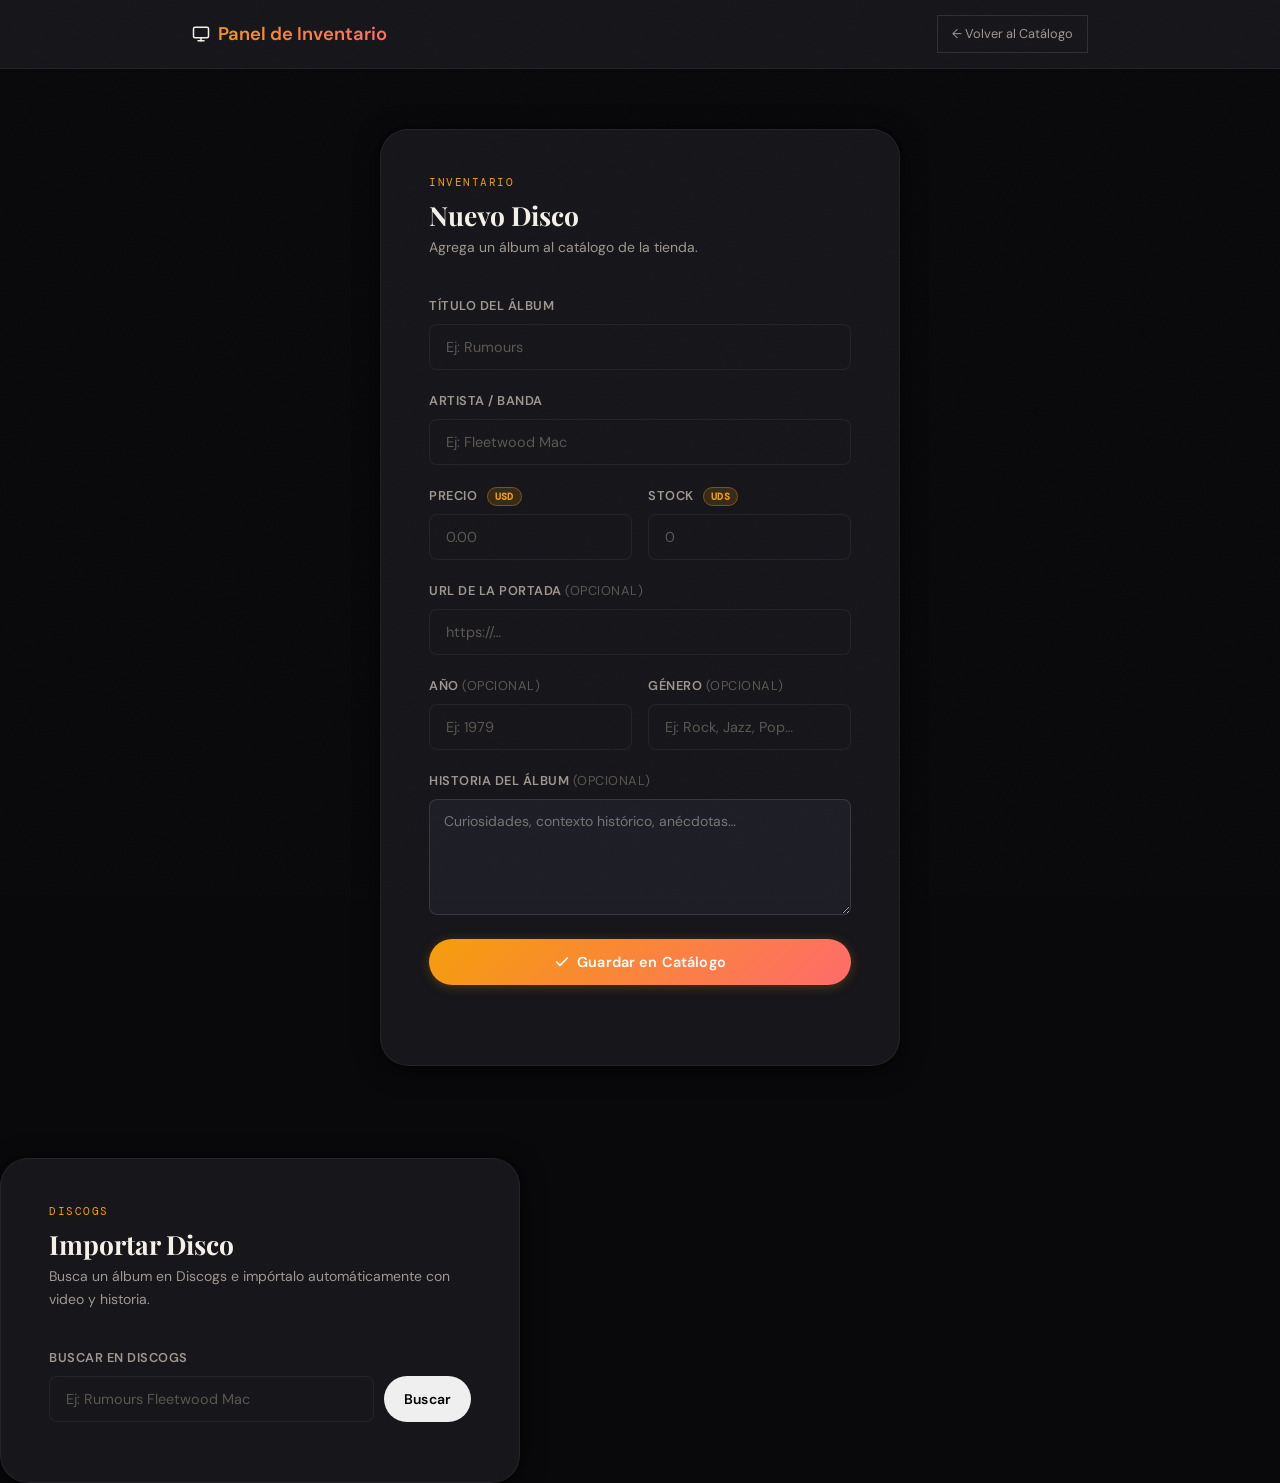
==== commit b868c7a9: "Add files via upload" ====
--- a/admin.html
+++ b/admin.html
@@ -4,6 +4,8 @@
   <meta charset="UTF-8">
   <meta name="viewport" content="width=device-width, initial-scale=1.0">
   <title>Panel de Inventario — VinylVibes</title>
+  <link rel="icon" type="image/png" href="record.png">
+
   <link rel="preconnect" href="https://fonts.googleapis.com">
   <link rel="preconnect" href="https://fonts.gstatic.com" crossorigin>
   <link href="https://fonts.googleapis.com/css2?family=Playfair+Display:ital,wght@0,400;0,700;0,900;1,400;1,700&family=DM+Sans:wght@300;400;500;600&family=DM+Mono:wght@400;500&display=swap" rel="stylesheet">
@@ -207,6 +209,58 @@
 
 </div>
 
+      <!-- ── Importar desde Discogs ── -->
+      <div class="admin-card" style="margin-top: 32px;">
+        <div class="admin-card__header">
+          <span class="admin-card__eyebrow">Discogs</span>
+          <h2>Importar Disco</h2>
+          <p>Busca un álbum en Discogs e impórtalo automáticamente con video y historia.</p>
+        </div>
+
+        <!-- Buscador -->
+        <div class="input-group" style="margin-bottom: 16px;">
+          <label for="discogs-query">Buscar en Discogs</label>
+          <div style="display:flex; gap:10px;">
+            <input type="text" id="discogs-query" placeholder="Ej: Rumours Fleetwood Mac" style="flex:1;">
+            <button type="button" id="btn-discogs-buscar" style="white-space:nowrap; padding: 0 20px;">
+              Buscar
+            </button>
+          </div>
+        </div>
+
+        <!-- Resultados -->
+        <div id="discogs-resultados" style="display:none; margin-bottom: 20px;">
+          <p style="font-size:0.8rem; color:var(--text-muted); margin-bottom:10px;">Selecciona un disco para importar:</p>
+          <div id="discogs-lista" style="display:flex; flex-direction:column; gap:10px; max-height:400px; overflow-y:auto;"></div>
+        </div>
+
+        <!-- Formulario de importación -->
+        <div id="discogs-form-importar" style="display:none;">
+          <div style="background:var(--bg-raised); border:1px solid var(--border-subtle); border-radius:var(--r-sm); padding:16px; margin-bottom:16px; display:flex; gap:16px; align-items:center;">
+            <img id="discogs-preview-img" src="" alt="" style="width:70px; height:70px; object-fit:cover; border-radius:8px; display:none;">
+            <div>
+              <p id="discogs-preview-titulo" style="font-weight:600; margin-bottom:4px;"></p>
+              <p id="discogs-preview-info" style="font-size:0.8rem; color:var(--text-muted);"></p>
+            </div>
+          </div>
+          <div class="form-row">
+            <div class="input-group">
+              <label for="discogs-precio">Precio <span class="label-tag">USD</span></label>
+              <input type="number" id="discogs-precio" step="0.01" min="0" placeholder="0.00">
+            </div>
+            <div class="input-group">
+              <label for="discogs-stock">Stock <span class="label-tag">uds</span></label>
+              <input type="number" id="discogs-stock" min="0" placeholder="10" value="10">
+            </div>
+          </div>
+          <button type="button" id="btn-discogs-importar" style="width:100%; justify-content:center; padding:14px; margin-top:8px;">
+            ⬇ Importar disco
+          </button>
+          <p id="mensaje-discogs" style="text-align:center; font-size:0.85rem; min-height:16px; margin-top:8px;"></p>
+        </div>
+      </div>
+
+
 <script src="admin.js"></script>
 </body>
 </html>
--- a/style.css
+++ b/style.css
@@ -1182,6 +1182,187 @@
   .novedades-header__deco { display: none; }
 }
 
+/* ══════════════════════════════════════════════════════════
+   SECCIÓN GÉNEROS
+   ══════════════════════════════════════════════════════════ */
+#section-generos {
+  max-width: 1320px;
+  margin: 0 auto;
+  padding: 72px 32px 80px;
+}
+
+.generos-header {
+  margin-bottom: 40px;
+}
+
+.generos-eyebrow {
+  font-family: 'DM Mono', monospace;
+  font-size: 0.65rem;
+  letter-spacing: 0.18em;
+  text-transform: uppercase;
+  color: #ff6b6b;
+  display: block;
+  margin-bottom: 10px;
+}
+
+.generos-titulo {
+  font-family: 'Playfair Display', serif;
+  font-size: clamp(2rem, 4vw, 3.2rem);
+  font-weight: 900;
+  line-height: 1.1;
+  color: var(--text-primary);
+  margin-bottom: 10px;
+}
+
+.generos-titulo em {
+  font-style: italic;
+  color: #ff6b6b;
+}
+
+.generos-sub {
+  font-size: 0.95rem;
+  color: var(--text-muted);
+}
+
+.generos-filtros {
+  display: flex;
+  flex-wrap: wrap;
+  gap: 10px;
+  margin-bottom: 40px;
+}
+
+.genero-btn {
+  background: var(--bg-raised);
+  border: 1px solid var(--border-dim);
+  border-radius: 24px;
+  color: var(--text-secondary);
+  font-family: 'DM Mono', monospace;
+  font-size: 0.7rem;
+  letter-spacing: 0.1em;
+  text-transform: uppercase;
+  padding: 6px 16px;
+  cursor: pointer;
+  transition: all var(--t-fast);
+}
+
+.genero-btn:hover {
+  border-color: #ff6b6b;
+  color: #ff6b6b;
+  background: rgba(255,107,107,0.08);
+}
+
+.genero-btn--active {
+  background: rgba(255,107,107,0.15);
+  border-color: rgba(255,107,107,0.5);
+  color: #ff6b6b;
+}
+
+.generos-grid {
+  display: grid;
+  grid-template-columns: repeat(auto-fill, minmax(200px, 1fr));
+  gap: 24px;
+}
+
+.generos-empty {
+  grid-column: 1/-1;
+  text-align: center;
+  color: var(--text-muted);
+  font-size: 0.9rem;
+  padding: 48px 0;
+}
+
+/* ── Género en el modal — centrado y llamativo ── */
+.modal-detalle__genero {
+  display: inline-block;
+  background: rgba(96, 165, 250, 0.15);
+  border: 1px solid rgba(96, 165, 250, 0.4);
+  border-radius: 20px;
+  padding: 2px 10px;
+  font-family: 'DM Mono', monospace;
+  font-size: 0.6rem;
+  letter-spacing: 0.1em;
+  text-transform: uppercase;
+  color: #60a5fa;
+}
+
+/* ── Badge de género en cards de géneros ── */
+.novedad-card__genero-tag {
+  position: absolute;
+  top: 10px;
+  left: 10px;
+  background: rgba(255,107,107,0.18);
+  border: 1px solid rgba(255,107,107,0.4);
+  border-radius: 20px;
+  padding: 2px 8px;
+  font-family: 'DM Mono', monospace;
+  font-size: 0.55rem;
+  letter-spacing: 0.1em;
+  text-transform: uppercase;
+  color: #ff6b6b;
+  backdrop-filter: blur(4px);
+}
+
+/* ── Edición de historia (solo admin) ── */
+.detalle-historia-edit {
+  margin-top: 12px;
+  display: flex;
+  flex-direction: column;
+  gap: 8px;
+}
+
+.detalle-historia-edit textarea {
+  width: 100%;
+  background: var(--bg-raised);
+  border: 1px solid var(--border-dim);
+  border-radius: var(--r-sm);
+  color: var(--text-primary);
+  font-family: inherit;
+  font-size: 0.85rem;
+  line-height: 1.6;
+  padding: 10px 12px;
+  resize: vertical;
+  min-height: 90px;
+  outline: none;
+  transition: border-color var(--t-fast);
+  box-sizing: border-box;
+}
+
+.detalle-historia-edit textarea:focus {
+  border-color: var(--amber);
+}
+
+.detalle-historia-save {
+  align-self: flex-end;
+  display: flex;
+  align-items: center;
+  gap: 6px;
+  background: var(--amber-glow);
+  border: 1px solid rgba(245,158,11,0.3);
+  border-radius: var(--r-sm);
+  color: var(--amber);
+  font-size: 0.78rem;
+  font-family: 'DM Mono', monospace;
+  letter-spacing: 0.06em;
+  padding: 7px 14px;
+  cursor: pointer;
+  transition: background var(--t-fast), border-color var(--t-fast);
+}
+
+.detalle-historia-save:hover {
+  background: rgba(245,158,11,0.2);
+  border-color: var(--amber);
+}
+
+.detalle-historia-save:disabled {
+  opacity: 0.5;
+  cursor: not-allowed;
+}
+
+@media (max-width: 640px) {
+  #section-generos { padding: 48px 20px 60px; }
+  .generos-titulo  { font-size: 1.8rem; }
+}
+
 .site-footer {
   border-top: 1px solid var(--border-subtle);
   margin-top: 40px;
@@ -1617,15 +1798,15 @@
 /* ── Género del disco ── */
 .modal-detalle__genero {
   display: inline-block;
-  background: var(--bg-raised);
-  border: 1px solid var(--border-subtle);
+  background: rgba(96, 165, 250, 0.15);
+  border: 1px solid rgba(96, 165, 250, 0.4);
   border-radius: 20px;
   padding: 3px 12px;
   font-family: 'DM Mono', monospace;
   font-size: 0.65rem;
   letter-spacing: 0.1em;
   text-transform: uppercase;
-  color: var(--text-muted);
+  color: #60a5fa;
   margin-bottom: 18px;
 }
 
@@ -2601,3 +2782,177 @@
   .toast { max-width: 100%; }
   .modal-pago__row { grid-template-columns: 1fr; }
 }
+
+/* ══════════════════════════════════════════════
+   MODAL ENVÍO
+══════════════════════════════════════════════ */
+#modal-envio {
+  position: fixed;
+  inset: 0;
+  z-index: 910;
+  display: none;
+  align-items: center;
+  justify-content: center;
+  padding: 24px;
+}
+
+#modal-envio.open { display: flex; }
+
+.modal-envio__backdrop {
+  position: absolute;
+  inset: 0;
+  background: rgba(9,9,11,0.88);
+  backdrop-filter: blur(10px);
+  cursor: pointer;
+}
+
+.modal-envio__content {
+  position: relative;
+  background: var(--bg-surface);
+  border: 1px solid var(--border-dim);
+  border-radius: var(--r-xl);
+  width: 100%;
+  max-width: 560px;
+  max-height: 90vh;
+  overflow-y: auto;
+  box-shadow: var(--shadow-modal);
+  animation: modal-slide var(--t-med) var(--ease);
+  z-index: 1;
+}
+
+.modal-envio__header {
+  display: flex;
+  align-items: flex-start;
+  gap: 14px;
+  padding: 26px 26px 0;
+  position: sticky;
+  top: 0;
+  background: var(--bg-surface);
+  z-index: 2;
+  border-bottom: 1px solid var(--border-subtle);
+  padding-bottom: 18px;
+  margin-bottom: 0;
+}
+
+.modal-envio__header-icon {
+  width: 40px;
+  height: 40px;
+  border-radius: var(--r-sm);
+  background: var(--amber-glow);
+  border: 1px solid var(--border-accent);
+  display: flex;
+  align-items: center;
+  justify-content: center;
+  color: var(--amber);
+  flex-shrink: 0;
+}
+
+.modal-envio__header > div:nth-child(2) { flex: 1; }
+
+.modal-envio__header h3 {
+  font-size: 1.1rem;
+  font-weight: 700;
+  margin-bottom: 2px;
+}
+
+.modal-envio__subtitle {
+  font-size: 0.8rem;
+  color: var(--text-secondary);
+}
+
+.modal-envio__close {
+  background: none !important;
+  border: none !important;
+  color: var(--text-muted) !important;
+  padding: 6px !important;
+  border-radius: var(--r-sm) !important;
+  cursor: pointer;
+  display: flex;
+  align-items: center;
+  justify-content: center;
+  box-shadow: none !important;
+  margin-left: auto;
+  flex-shrink: 0;
+}
+
+.modal-envio__close:hover {
+  color: var(--text-primary) !important;
+  background: var(--bg-raised) !important;
+  transform: none !important;
+}
+
+.modal-envio__form {
+  padding: 22px 26px 26px;
+  display: flex;
+  flex-direction: column;
+  gap: 16px;
+}
+
+.modal-envio__fields {
+  display: flex;
+  flex-direction: column;
+  gap: 14px;
+}
+
+.modal-envio__row {
+  display: grid;
+  grid-template-columns: 1fr 1fr;
+  gap: 12px;
+}
+
+.modal-envio__row--3 {
+  grid-template-columns: 1fr 1fr;
+}
+
+.modal-envio__row--3 .input-group:first-child {
+  grid-column: 1 / span 2;
+}
+
+.modal-envio__footer {
+  display: flex;
+  justify-content: flex-end;
+  gap: 10px;
+  padding-top: 6px;
+  border-top: 1px solid var(--border-subtle);
+  margin-top: 4px;
+}
+
+.modal-envio__submit {
+  min-width: 180px;
+  justify-content: center;
+}
+
+.modal-envio__submit.loading {
+  opacity: 0.7;
+  cursor: not-allowed;
+  pointer-events: none;
+}
+
+/* textarea dentro del form de envío */
+#form-envio textarea {
+  width: 100%;
+  background: var(--bg-raised);
+  border: 1px solid var(--border-dim);
+  border-radius: var(--r-sm);
+  color: var(--text-primary);
+  font-family: inherit;
+  font-size: 0.9rem;
+  padding: 10px 14px;
+  transition: border-color var(--t-fast), box-shadow var(--t-fast);
+  outline: none;
+  box-sizing: border-box;
+}
+
+#form-envio textarea:focus {
+  border-color: var(--border-accent);
+  background: var(--bg-raised);
+  box-shadow: 0 0 0 3px var(--amber-glow);
+}
+
+#form-envio textarea::placeholder { color: var(--text-muted); }
+
+@media (max-width: 540px) {
+  .modal-envio__row,
+  .modal-envio__row--3 { grid-template-columns: 1fr; }
+  .modal-envio__row--3 .input-group:first-child { grid-column: 1; }
+}
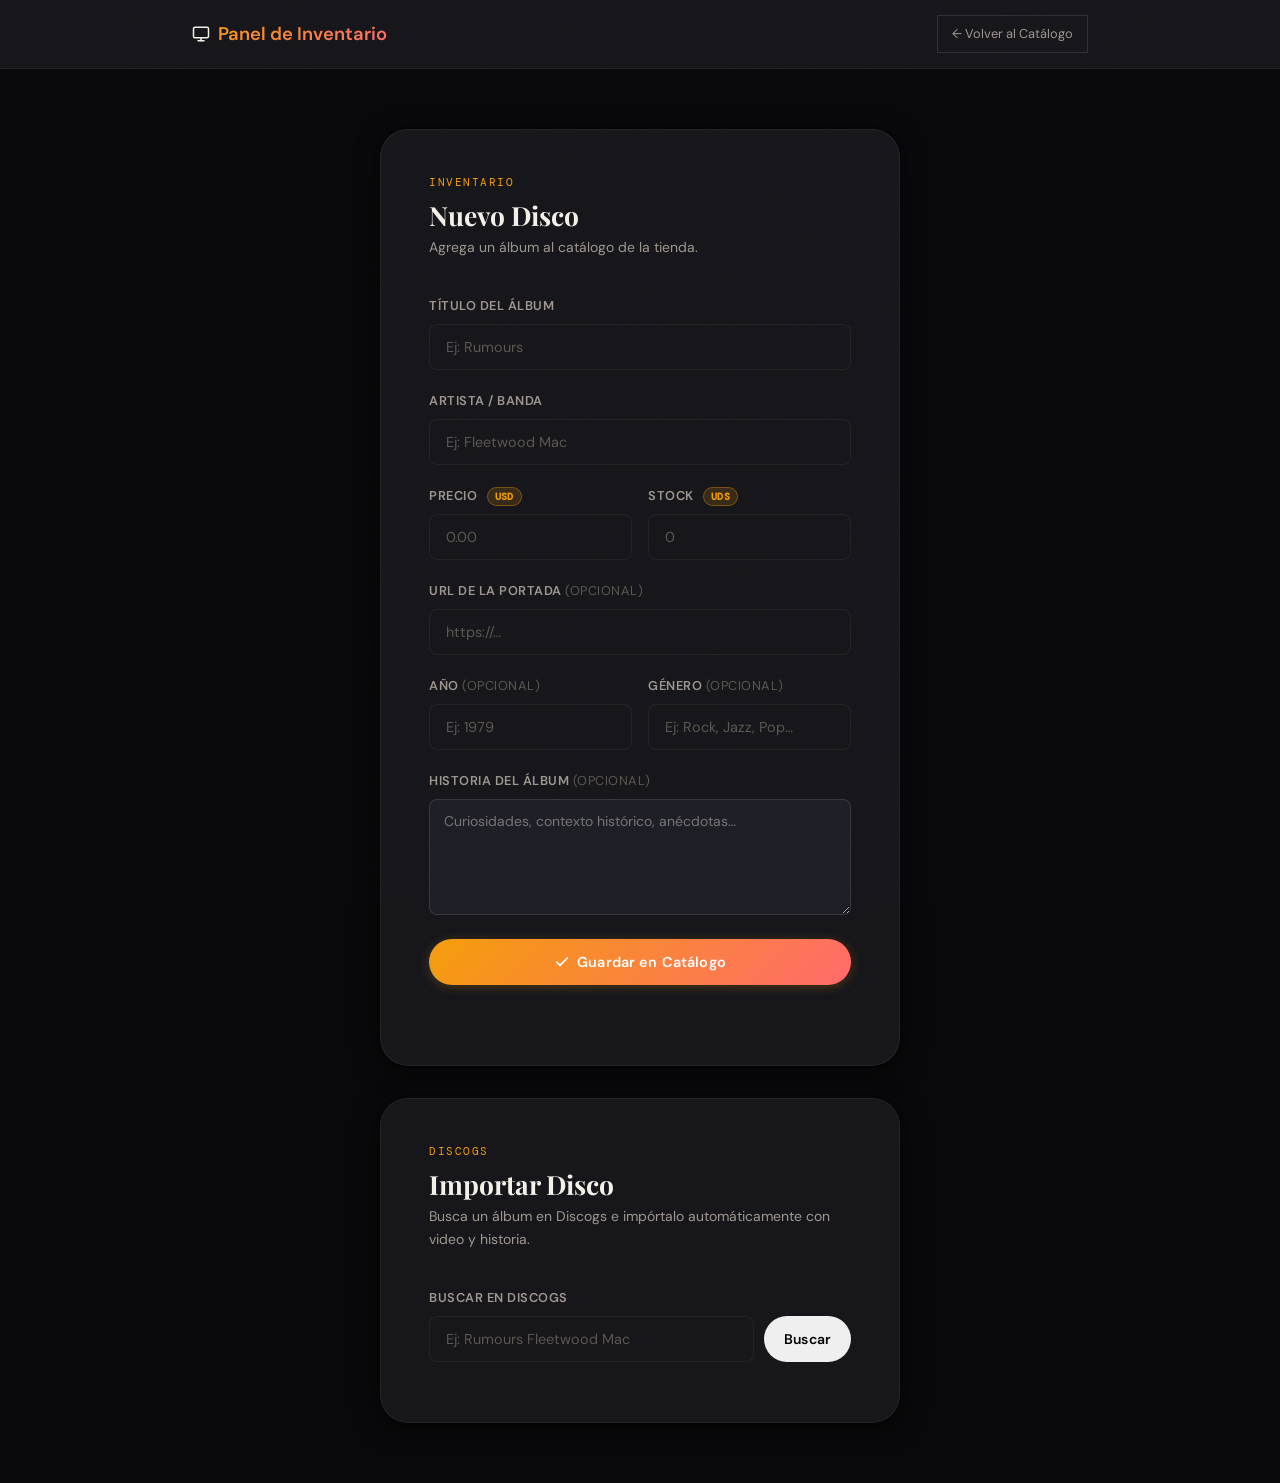
==== commit b661e378: "Add files via upload" ====
--- a/admin.html
+++ b/admin.html
@@ -50,8 +50,9 @@
     .admin-main {
       flex: 1;
       display: flex;
-      align-items: flex-start;
-      justify-content: center;
+      flex-direction: column;
+      align-items: center;
+      justify-content: flex-start;
       padding: 60px 24px;
     }
 
@@ -205,9 +206,6 @@
       </form>
 
     </div>
-  </main>
-
-</div>
 
       <!-- ── Importar desde Discogs ── -->
       <div class="admin-card" style="margin-top: 32px;">
@@ -259,7 +257,9 @@
           <p id="mensaje-discogs" style="text-align:center; font-size:0.85rem; min-height:16px; margin-top:8px;"></p>
         </div>
       </div>
-
+  </main>
+
+</div>
 
 <script src="admin.js"></script>
 </body>
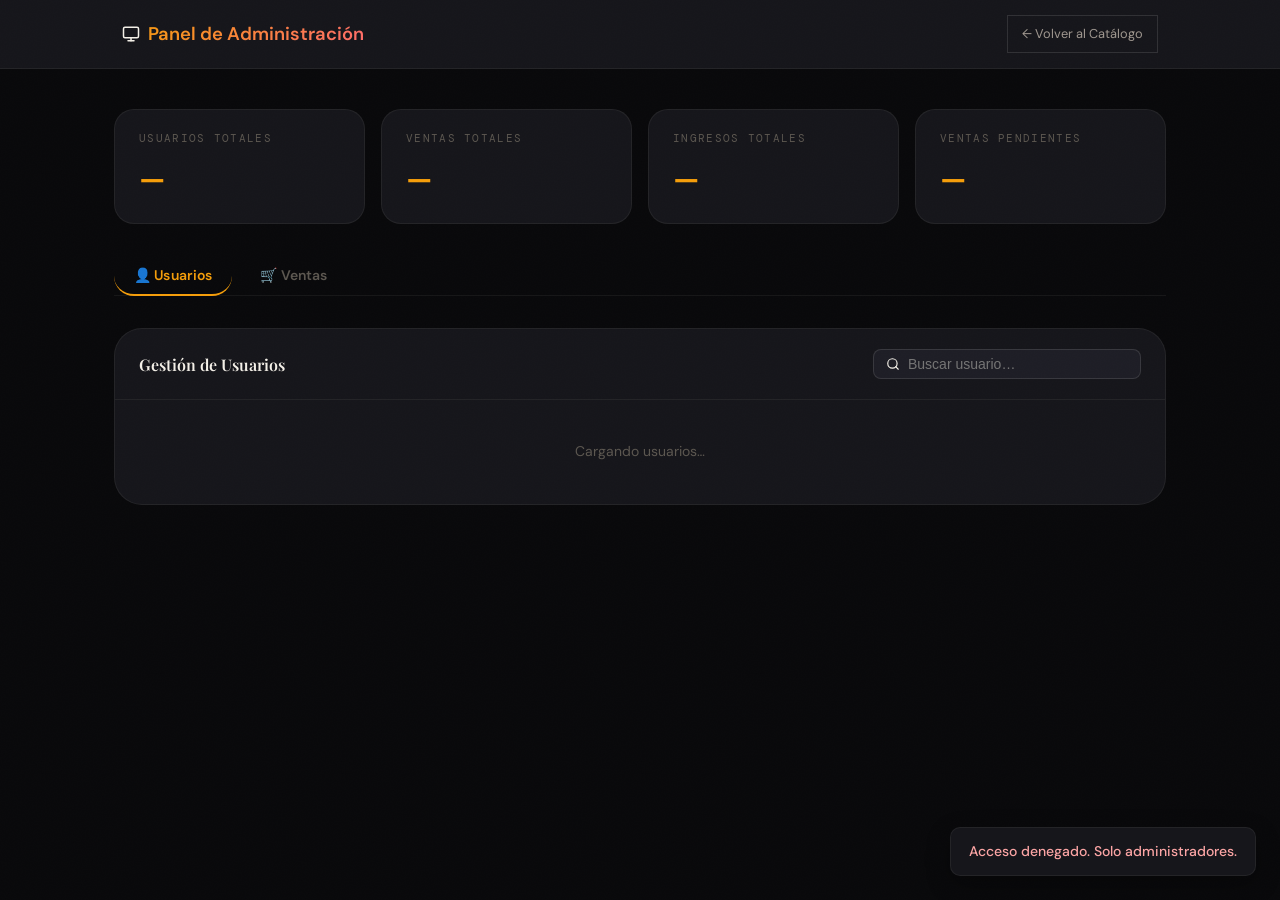
==== commit 5bde5bd6: "Add files via upload" ====
--- a/admin.html
+++ b/admin.html
@@ -3,9 +3,8 @@
 <head>
   <meta charset="UTF-8">
   <meta name="viewport" content="width=device-width, initial-scale=1.0">
-  <title>Panel de Inventario — VinylVibes</title>
+  <title>Panel Admin — VinylVibes</title>
   <link rel="icon" type="image/png" href="record.png">
-
   <link rel="preconnect" href="https://fonts.googleapis.com">
   <link rel="preconnect" href="https://fonts.gstatic.com" crossorigin>
   <link href="https://fonts.googleapis.com/css2?family=Playfair+Display:ital,wght@0,400;0,700;0,900;1,400;1,700&family=DM+Sans:wght@300;400;500;600&family=DM+Mono:wght@400;500&display=swap" rel="stylesheet">
@@ -13,11 +12,7 @@
   <style>
     body { padding: 0; }
 
-    .admin-layout {
-      min-height: 100vh;
-      display: flex;
-      flex-direction: column;
-    }
+    .admin-layout { min-height: 100vh; display: flex; flex-direction: column; }
 
     .admin-header {
       background: var(--bg-surface);
@@ -26,7 +21,8 @@
     }
 
     .admin-header .header-content {
-      max-width: 960px;
+      max-width: 1100px;
+      margin: 0 auto;
       display: flex;
       align-items: center;
       justify-content: space-between;
@@ -49,76 +45,253 @@
 
     .admin-main {
       flex: 1;
-      display: flex;
-      flex-direction: column;
-      align-items: center;
-      justify-content: flex-start;
-      padding: 60px 24px;
-    }
-
-    .admin-card {
+      max-width: 1100px;
+      margin: 0 auto;
+      width: 100%;
+      padding: 40px 24px;
+    }
+
+    /* Tabs */
+    .admin-tabs {
+      display: flex;
+      gap: 8px;
+      margin-bottom: 32px;
+      border-bottom: 1px solid var(--border-subtle);
+      padding-bottom: 0;
+    }
+
+    .admin-tab {
+      padding: 10px 20px;
+      font-size: 0.875rem;
+      font-weight: 600;
+      color: var(--text-muted);
+      cursor: pointer;
+      border: none;
+      background: transparent;
+      font-family: 'DM Sans', sans-serif;
+      border-bottom: 2px solid transparent;
+      margin-bottom: -1px;
+      transition: all 0.18s;
+    }
+
+    .admin-tab.active {
+      color: var(--amber);
+      border-bottom-color: var(--amber);
+    }
+
+    .admin-tab-content { display: none; }
+    .admin-tab-content.active { display: block; }
+
+    /* Stats */
+    .stats-grid {
+      display: grid;
+      grid-template-columns: repeat(auto-fit, minmax(180px, 1fr));
+      gap: 16px;
+      margin-bottom: 32px;
+    }
+
+    .stat-card {
+      background: var(--bg-surface);
+      border: 1px solid var(--border-subtle);
+      border-radius: var(--r-lg);
+      padding: 20px 24px;
+    }
+
+    .stat-card__label {
+      font-family: 'DM Mono', monospace;
+      font-size: 0.68rem;
+      letter-spacing: 0.12em;
+      text-transform: uppercase;
+      color: var(--text-muted);
+      margin-bottom: 8px;
+      display: block;
+    }
+
+    .stat-card__value {
+      font-size: 1.8rem;
+      font-weight: 700;
+      color: var(--amber);
+    }
+
+    /* Table */
+    .admin-table-wrap {
       background: var(--bg-surface);
       border: 1px solid var(--border-subtle);
       border-radius: var(--r-xl);
-      padding: 44px 48px;
+      overflow: hidden;
+    }
+
+    .admin-table-header {
+      display: flex;
+      align-items: center;
+      justify-content: space-between;
+      padding: 20px 24px;
+      border-bottom: 1px solid var(--border-subtle);
+    }
+
+    .admin-table-header h2 {
+      font-size: 1rem;
+      font-weight: 600;
+    }
+
+    table {
       width: 100%;
-      max-width: 520px;
-      box-shadow: var(--shadow-card);
-    }
-
-    .admin-card__header {
-      margin-bottom: 36px;
-    }
-
-    .admin-card__eyebrow {
+      border-collapse: collapse;
+      font-size: 0.875rem;
+    }
+
+    thead th {
+      padding: 12px 16px;
+      text-align: left;
       font-family: 'DM Mono', monospace;
       font-size: 0.68rem;
-      letter-spacing: 0.14em;
+      letter-spacing: 0.1em;
       text-transform: uppercase;
-      color: var(--amber);
-      margin-bottom: 8px;
-      display: block;
-    }
-
-    .admin-card__header h2 {
-      font-size: 1.65rem;
-      margin-bottom: 4px;
-    }
-
-    .admin-card__header p {
+      color: var(--text-muted);
+      background: var(--bg-raised);
+      border-bottom: 1px solid var(--border-subtle);
+    }
+
+    tbody tr {
+      border-bottom: 1px solid var(--border-dim);
+      transition: background 0.15s;
+    }
+
+    tbody tr:last-child { border-bottom: none; }
+    tbody tr:hover { background: var(--bg-raised); }
+
+    tbody td {
+      padding: 12px 16px;
+      color: var(--text-secondary);
+      vertical-align: middle;
+    }
+
+    .badge {
+      display: inline-block;
+      padding: 2px 10px;
+      border-radius: 20px;
+      font-size: 0.72rem;
+      font-family: 'DM Mono', monospace;
+      letter-spacing: 0.06em;
+      text-transform: uppercase;
+    }
+
+    .badge--admin    { background: rgba(245,158,11,0.15); color: var(--amber); border: 1px solid rgba(245,158,11,0.3); }
+    .badge--cliente  { background: rgba(100,116,139,0.15); color: #94a3b8; border: 1px solid rgba(100,116,139,0.3); }
+    .badge--vendedor { background: rgba(96,165,250,0.15); color: #60a5fa; border: 1px solid rgba(96,165,250,0.3); }
+    .badge--pagada   { background: rgba(110,231,183,0.15); color: #6ee7b7; border: 1px solid rgba(110,231,183,0.3); }
+    .badge--pendiente{ background: rgba(252,211,77,0.15); color: #fcd34d; border: 1px solid rgba(252,211,77,0.3); }
+    .badge--enviada  { background: rgba(96,165,250,0.15); color: #60a5fa; border: 1px solid rgba(96,165,250,0.3); }
+    .badge--cancelada{ background: rgba(252,165,165,0.15); color: #fca5a5; border: 1px solid rgba(252,165,165,0.3); }
+    .badge--entregada{ background: rgba(110,231,183,0.15); color: #6ee7b7; border: 1px solid rgba(110,231,183,0.3); }
+
+    .btn-table {
+      padding: 4px 12px;
+      font-size: 0.78rem;
+      border-radius: 6px;
+      border: 1px solid var(--border-dim);
+      background: var(--bg-hover);
+      color: var(--text-secondary);
+      cursor: pointer;
+      font-family: 'DM Sans', sans-serif;
+      transition: all 0.15s;
+      margin-right: 4px;
+    }
+
+    .btn-table:hover { color: var(--text-primary); border-color: var(--border-subtle); }
+    .btn-table--danger { color: #fca5a5; border-color: rgba(252,165,165,0.3); }
+    .btn-table--danger:hover { background: rgba(252,165,165,0.1); }
+
+    .search-bar {
+      display: flex;
+      align-items: center;
+      gap: 8px;
+      background: var(--bg-raised);
+      border: 1px solid var(--border-dim);
+      border-radius: var(--r-sm);
+      padding: 6px 12px;
+    }
+
+    .search-bar input {
+      background: none;
+      border: none;
+      outline: none;
+      color: var(--text-primary);
       font-size: 0.875rem;
-      color: var(--text-secondary);
-    }
-
-    #form-disco {
-      display: flex;
-      flex-direction: column;
-      gap: 20px;
-    }
-
-    #form-disco .form-row {
-      display: grid;
-      grid-template-columns: 1fr 1fr;
-      gap: 16px;
-    }
-
-    #form-disco button[type="submit"] {
-      width: 100%;
+      width: 220px;
+    }
+
+    #tabla-loading {
+      text-align: center;
+      padding: 40px;
+      color: var(--text-muted);
+      font-size: 0.875rem;
+    }
+
+    /* Modal detalle venta */
+    .venta-detalle-modal {
+      position: fixed;
+      inset: 0;
+      z-index: 1000;
+      display: none;
+      align-items: center;
       justify-content: center;
-      padding: 14px;
-      font-size: 0.9rem;
-      margin-top: 4px;
-    }
-
-    #mensaje-admin {
-      text-align: center;
-      font-size: 0.85rem;
-      min-height: 16px;
-    }
-
-    @media (max-width: 560px) {
-      .admin-card { padding: 32px 24px; }
-      #form-disco .form-row { grid-template-columns: 1fr; }
+    }
+
+    .venta-detalle-modal.open { display: flex; }
+
+    .venta-detalle-backdrop {
+      position: absolute;
+      inset: 0;
+      background: rgba(0,0,0,0.6);
+      backdrop-filter: blur(4px);
+    }
+
+    .venta-detalle-content {
+      position: relative;
+      z-index: 1;
+      background: var(--bg-surface);
+      border: 1px solid var(--border-subtle);
+      border-radius: var(--r-xl);
+      padding: 32px;
+      width: 90%;
+      max-width: 560px;
+      max-height: 80vh;
+      overflow-y: auto;
+    }
+
+    .venta-detalle-content h3 {
+      font-size: 1.1rem;
+      margin-bottom: 20px;
+      display: flex;
+      align-items: center;
+      justify-content: space-between;
+    }
+
+    .venta-item {
+      display: flex;
+      justify-content: space-between;
+      padding: 10px 0;
+      border-bottom: 1px solid var(--border-dim);
+      font-size: 0.875rem;
+    }
+
+    .venta-item:last-child { border-bottom: none; }
+
+    .select-rol {
+      background: var(--bg-raised);
+      border: 1px solid var(--border-dim);
+      border-radius: 6px;
+      color: var(--text-primary);
+      padding: 4px 8px;
+      font-size: 0.78rem;
+      cursor: pointer;
+    }
+
+    @media (max-width: 700px) {
+      .admin-main { padding: 24px 16px; }
+      table { font-size: 0.78rem; }
+      thead th, tbody td { padding: 10px 10px; }
     }
   </style>
 </head>
@@ -126,140 +299,117 @@
 
 <div class="admin-layout">
 
-  <!-- Header -->
   <header class="admin-header">
     <div class="header-content">
       <h1>
-        <svg width="18" height="18" viewBox="0 0 24 24" fill="none" stroke="currentColor" stroke-width="2" stroke-linecap="round" stroke-linejoin="round" aria-hidden="true"><rect x="2" y="3" width="20" height="14" rx="2"/><line x1="8" y1="21" x2="16" y2="21"/><line x1="12" y1="17" x2="12" y2="21"/></svg>
-        Panel de Inventario
+        <svg width="18" height="18" viewBox="0 0 24 24" fill="none" stroke="currentColor" stroke-width="2" stroke-linecap="round" stroke-linejoin="round"><rect x="2" y="3" width="20" height="14" rx="2"/><line x1="8" y1="21" x2="16" y2="21"/><line x1="12" y1="17" x2="12" y2="21"/></svg>
+        Panel de Administración
       </h1>
-      <a href="index.html" class="btn-ghost btn-sm">
-        ← Volver al Catálogo
-      </a>
+      <a href="index.html" class="btn-ghost btn-sm">← Volver al Catálogo</a>
     </div>
   </header>
 
-  <!-- Main -->
   <main class="admin-main">
-    <div class="admin-card">
-
-      <div class="admin-card__header">
-        <span class="admin-card__eyebrow">Inventario</span>
-        <h2>Nuevo Disco</h2>
-        <p>Agrega un álbum al catálogo de la tienda.</p>
-      </div>
-
-      <form id="form-disco" novalidate>
-
-        <div class="input-group">
-          <label for="titulo">Título del Álbum</label>
-          <input type="text" id="titulo" placeholder="Ej: Rumours" required>
-        </div>
-
-        <div class="input-group">
-          <label for="artista">Artista / Banda</label>
-          <input type="text" id="artista" placeholder="Ej: Fleetwood Mac" required>
-        </div>
-
-        <div class="form-row">
-          <div class="input-group">
-            <label for="precio">
-              Precio <span class="label-tag">USD</span>
-            </label>
-            <input type="number" id="precio" step="0.01" min="0" placeholder="0.00" required>
-          </div>
-          <div class="input-group">
-            <label for="stock">
-              Stock <span class="label-tag">uds</span>
-            </label>
-            <input type="number" id="stock" min="0" placeholder="0" required>
+
+    <!-- Stats -->
+    <div class="stats-grid">
+      <div class="stat-card">
+        <span class="stat-card__label">Usuarios totales</span>
+        <span class="stat-card__value" id="stat-usuarios">—</span>
+      </div>
+      <div class="stat-card">
+        <span class="stat-card__label">Ventas totales</span>
+        <span class="stat-card__value" id="stat-ventas">—</span>
+      </div>
+      <div class="stat-card">
+        <span class="stat-card__label">Ingresos totales</span>
+        <span class="stat-card__value" id="stat-ingresos">—</span>
+      </div>
+      <div class="stat-card">
+        <span class="stat-card__label">Ventas pendientes</span>
+        <span class="stat-card__value" id="stat-pendientes">—</span>
+      </div>
+    </div>
+
+    <!-- Tabs -->
+    <div class="admin-tabs">
+      <button class="admin-tab active" onclick="cambiarTab('usuarios', this)">👤 Usuarios</button>
+      <button class="admin-tab" onclick="cambiarTab('ventas', this)">🛒 Ventas</button>
+    </div>
+
+    <!-- Tab: Usuarios -->
+    <div id="tab-usuarios" class="admin-tab-content active">
+      <div class="admin-table-wrap">
+        <div class="admin-table-header">
+          <h2>Gestión de Usuarios</h2>
+          <div class="search-bar">
+            <svg width="14" height="14" viewBox="0 0 24 24" fill="none" stroke="currentColor" stroke-width="2" stroke-linecap="round" stroke-linejoin="round"><circle cx="11" cy="11" r="8"/><path d="m21 21-4.35-4.35"/></svg>
+            <input type="search" id="buscar-usuario" placeholder="Buscar usuario…" oninput="filtrarUsuarios(this.value)">
           </div>
         </div>
-
-        <div class="input-group">
-          <label for="imagen_url">URL de la Portada <span style="color:var(--text-muted); font-weight:400;">(opcional)</span></label>
-          <input type="url" id="imagen_url" placeholder="https://…">
-        </div>
-
-        <div class="form-row">
-          <div class="input-group">
-            <label for="anio">Año <span style="color:var(--text-muted); font-weight:400;">(opcional)</span></label>
-            <input type="number" id="anio" min="1900" max="2099" placeholder="Ej: 1979">
-          </div>
-          <div class="input-group">
-            <label for="genero">Género <span style="color:var(--text-muted); font-weight:400;">(opcional)</span></label>
-            <input type="text" id="genero" placeholder="Ej: Rock, Jazz, Pop…">
+        <div id="tabla-loading">Cargando usuarios…</div>
+        <table id="tabla-usuarios" style="display:none;">
+          <thead>
+            <tr>
+              <th>ID</th>
+              <th>Usuario</th>
+              <th>Correo</th>
+              <th>Rol</th>
+              <th>Registrado</th>
+              <th>Acciones</th>
+            </tr>
+          </thead>
+          <tbody id="tbody-usuarios"></tbody>
+        </table>
+      </div>
+    </div>
+
+    <!-- Tab: Ventas -->
+    <div id="tab-ventas" class="admin-tab-content">
+      <div class="admin-table-wrap">
+        <div class="admin-table-header">
+          <h2>Gestión de Ventas</h2>
+          <div class="search-bar">
+            <svg width="14" height="14" viewBox="0 0 24 24" fill="none" stroke="currentColor" stroke-width="2" stroke-linecap="round" stroke-linejoin="round"><circle cx="11" cy="11" r="8"/><path d="m21 21-4.35-4.35"/></svg>
+            <input type="search" id="buscar-venta" placeholder="Buscar por usuario o ID…" oninput="filtrarVentas(this.value)">
           </div>
         </div>
-
-        <div class="input-group">
-          <label for="historia_cuerpo">Historia del álbum <span style="color:var(--text-muted); font-weight:400;">(opcional)</span></label>
-          <textarea id="historia_cuerpo" rows="5" placeholder="Curiosidades, contexto histórico, anécdotas…" style="resize:vertical; min-height:90px; background:var(--bg-raised); border:1px solid var(--border-dim); border-radius:var(--r-sm); color:var(--text-primary); padding:12px 14px; font-family:inherit; font-size:0.875rem; width:100%; outline:none;"></textarea>
-        </div>
-
-        <button type="submit">
-          <svg width="16" height="16" viewBox="0 0 24 24" fill="none" stroke="currentColor" stroke-width="2.5" stroke-linecap="round" stroke-linejoin="round" aria-hidden="true"><polyline points="20 6 9 17 4 12"/></svg>
-          Guardar en Catálogo
-        </button>
-
-        <p id="mensaje-admin"></p>
-      </form>
-
+        <div id="tabla-ventas-loading">Cargando ventas…</div>
+        <table id="tabla-ventas" style="display:none;">
+          <thead>
+            <tr>
+              <th>ID</th>
+              <th>Usuario</th>
+              <th>Total</th>
+              <th>Estado</th>
+              <th>Fecha</th>
+              <th>Acciones</th>
+            </tr>
+          </thead>
+          <tbody id="tbody-ventas"></tbody>
+        </table>
+      </div>
     </div>
 
-      <!-- ── Importar desde Discogs ── -->
-      <div class="admin-card" style="margin-top: 32px;">
-        <div class="admin-card__header">
-          <span class="admin-card__eyebrow">Discogs</span>
-          <h2>Importar Disco</h2>
-          <p>Busca un álbum en Discogs e impórtalo automáticamente con video y historia.</p>
-        </div>
-
-        <!-- Buscador -->
-        <div class="input-group" style="margin-bottom: 16px;">
-          <label for="discogs-query">Buscar en Discogs</label>
-          <div style="display:flex; gap:10px;">
-            <input type="text" id="discogs-query" placeholder="Ej: Rumours Fleetwood Mac" style="flex:1;">
-            <button type="button" id="btn-discogs-buscar" style="white-space:nowrap; padding: 0 20px;">
-              Buscar
-            </button>
-          </div>
-        </div>
-
-        <!-- Resultados -->
-        <div id="discogs-resultados" style="display:none; margin-bottom: 20px;">
-          <p style="font-size:0.8rem; color:var(--text-muted); margin-bottom:10px;">Selecciona un disco para importar:</p>
-          <div id="discogs-lista" style="display:flex; flex-direction:column; gap:10px; max-height:400px; overflow-y:auto;"></div>
-        </div>
-
-        <!-- Formulario de importación -->
-        <div id="discogs-form-importar" style="display:none;">
-          <div style="background:var(--bg-raised); border:1px solid var(--border-subtle); border-radius:var(--r-sm); padding:16px; margin-bottom:16px; display:flex; gap:16px; align-items:center;">
-            <img id="discogs-preview-img" src="" alt="" style="width:70px; height:70px; object-fit:cover; border-radius:8px; display:none;">
-            <div>
-              <p id="discogs-preview-titulo" style="font-weight:600; margin-bottom:4px;"></p>
-              <p id="discogs-preview-info" style="font-size:0.8rem; color:var(--text-muted);"></p>
-            </div>
-          </div>
-          <div class="form-row">
-            <div class="input-group">
-              <label for="discogs-precio">Precio <span class="label-tag">USD</span></label>
-              <input type="number" id="discogs-precio" step="0.01" min="0" placeholder="0.00">
-            </div>
-            <div class="input-group">
-              <label for="discogs-stock">Stock <span class="label-tag">uds</span></label>
-              <input type="number" id="discogs-stock" min="0" placeholder="10" value="10">
-            </div>
-          </div>
-          <button type="button" id="btn-discogs-importar" style="width:100%; justify-content:center; padding:14px; margin-top:8px;">
-            ⬇ Importar disco
-          </button>
-          <p id="mensaje-discogs" style="text-align:center; font-size:0.85rem; min-height:16px; margin-top:8px;"></p>
-        </div>
-      </div>
   </main>
 
 </div>
+
+<!-- Modal detalle de venta -->
+<div class="venta-detalle-modal" id="modal-venta">
+  <div class="venta-detalle-backdrop" onclick="cerrarModalVenta()"></div>
+  <div class="venta-detalle-content">
+    <h3>
+      Detalle de Venta
+      <button onclick="cerrarModalVenta()" style="background:none;border:none;cursor:pointer;color:var(--text-muted);">
+        <svg width="18" height="18" viewBox="0 0 24 24" fill="none" stroke="currentColor" stroke-width="2" stroke-linecap="round" stroke-linejoin="round"><line x1="18" y1="6" x2="6" y2="18"/><line x1="6" y1="6" x2="18" y2="18"/></svg>
+      </button>
+    </h3>
+    <div id="venta-detalle-body"></div>
+  </div>
+</div>
+
+<div id="toast-container" aria-live="polite"></div>
 
 <script src="admin.js"></script>
 </body>
